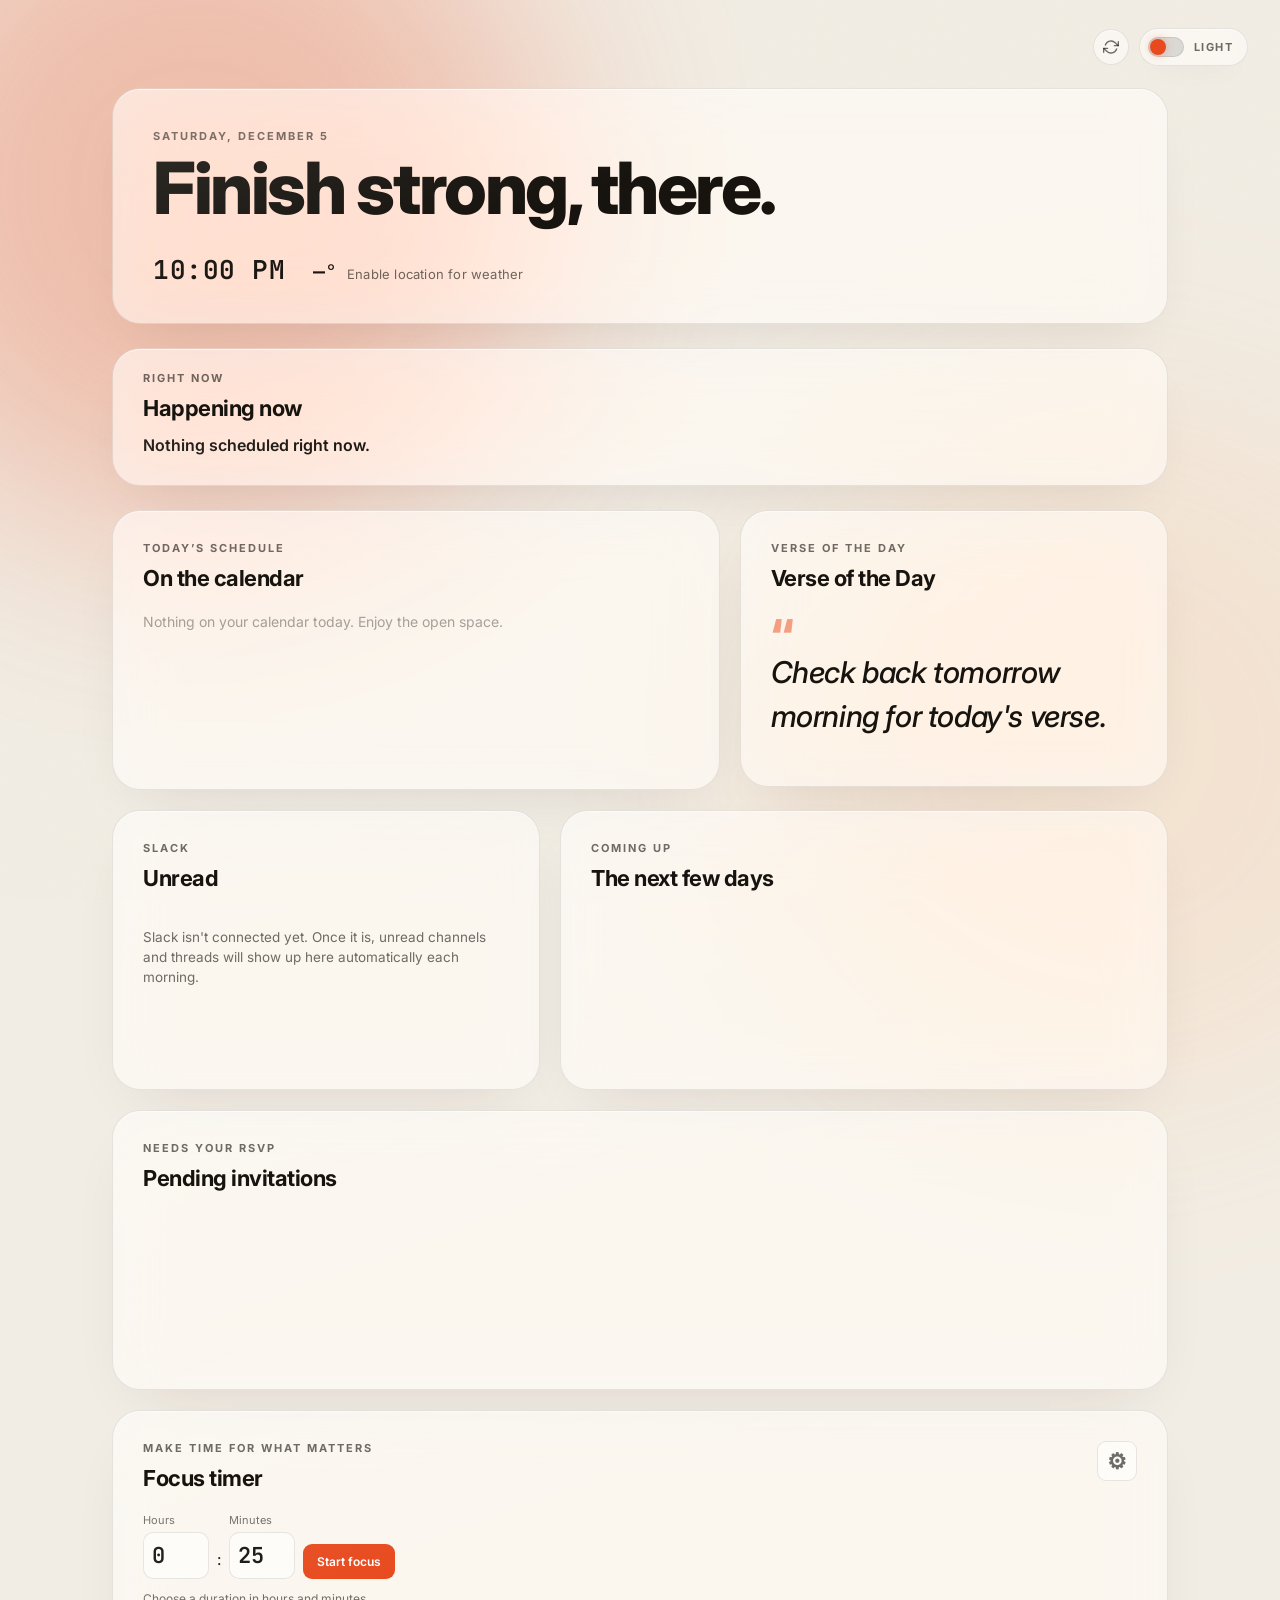
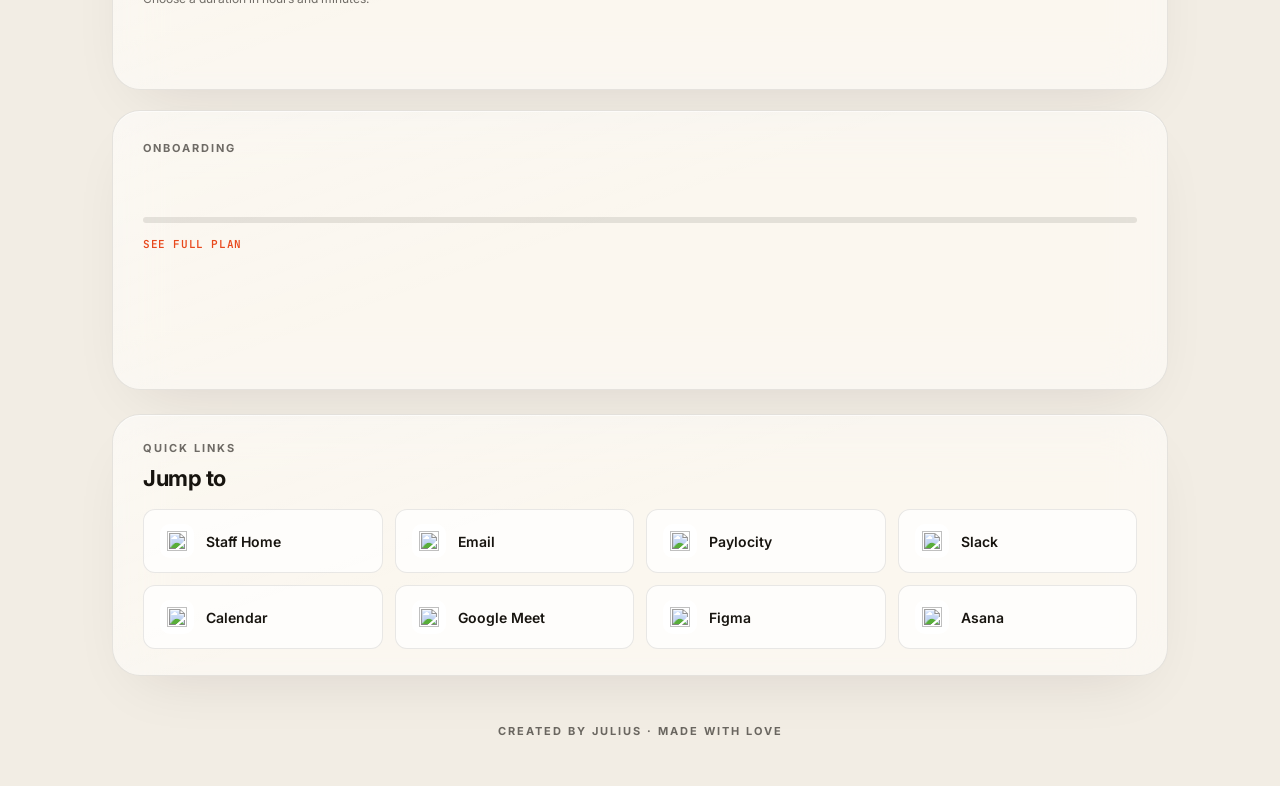
==== index.html @ 58ad9a2b "Release Today 0.3.0 with iPad companion and focused dashboard layouts" ====
<!DOCTYPE html>
<html lang="en">
<head>
<meta charset="UTF-8" />
<meta name="viewport" content="width=device-width, initial-scale=1.0" />
<title>Today</title>
<link rel="manifest" href="manifest.json" />
<link rel="icon" type="image/png" sizes="32x32" href="icons/icon-32.png" />
<link rel="icon" type="image/png" sizes="16x16" href="icons/icon-16.png" />
<link rel="apple-touch-icon" sizes="180x180" href="icons/icon-180.png" />
<meta name="theme-color" content="#f2ede4" />
<link rel="preconnect" href="https://fonts.googleapis.com" />
<link rel="preconnect" href="https://fonts.gstatic.com" crossorigin />
<link href="https://fonts.googleapis.com/css2?family=Inter:wght@400;500;600;700;800;900&family=JetBrains+Mono:wght@400;500;600;700&family=Caveat:wght@500;600;700&display=swap" rel="stylesheet" />
<link rel="stylesheet" href="styles.css?v=18" />
</head>
<body>

<div class="ambient-glow glow-1"></div>
<div class="ambient-glow glow-2"></div>
<div class="grain"></div>

<div class="sticky-notes" id="sticky-notes"></div>

<div class="top-controls">
  <span class="refresh-status" id="refresh-status" hidden></span>
  <button class="icon-btn refresh-btn" id="refresh-btn" type="button" aria-label="Refresh dashboard" title="Reloads now, and requests a live data update (ready within ~2 min)">
    <svg viewBox="0 0 24 24" fill="none" stroke="currentColor" stroke-width="2" stroke-linecap="round" stroke-linejoin="round" width="16" height="16">
      <polyline points="23 4 23 10 17 10"></polyline>
      <polyline points="1 20 1 14 7 14"></polyline>
      <path d="M3.51 9a9 9 0 0 1 14.85-3.36L23 10"></path>
      <path d="M20.49 15a9 9 0 0 1-14.85 3.36L1 14"></path>
    </svg>
  </button>
  <button class="theme-toggle" id="theme-toggle" type="button" aria-label="Toggle dark mode" aria-pressed="false">
    <span class="theme-toggle-track">
      <span class="theme-toggle-thumb"></span>
    </span>
    <span class="theme-toggle-label" id="theme-toggle-label">Light</span>
  </button>
</div>

<main class="page">

  <header class="hero glass-card">
    <div class="hero-top">
      <p class="eyebrow" id="eyebrow-date">LOADING &middot; TODAY</p>
    </div>
    <div class="hero-body">
      <div class="hero-left">
        <h1 class="greeting" id="greeting">Good morning,<br>Julius.</h1>
        <div class="hero-meta">
          <div class="clock" id="clock">--:--</div>
          <div class="weather" id="weather">
            <span class="weather-temp" id="weather-temp">&mdash;&deg;</span>
            <span class="weather-desc" id="weather-desc">Fetching weather&hellip;</span>
          </div>
        </div>
      </div>
      <div class="hero-rhythm" id="hero-rhythm" hidden>
        <p class="eyebrow" id="hero-rhythm-eyebrow">Today&rsquo;s Rhythm</p>
        <div class="hero-rhythm-list" id="hero-rhythm-list"></div>
        <button class="hero-week-link" id="hero-week-link" type="button" aria-haspopup="dialog" aria-controls="rhythm-week-dialog">See full week ↗</button>
      </div>
    </div>
  </header>

  <section class="glass-card happening-now" aria-labelledby="happening-now-title">
    <div class="panel-head">
      <p class="eyebrow">Right now</p>
      <h2 class="panel-title" id="happening-now-title">Happening now</h2>
    </div>
    <div id="happening-now-content"></div>
  </section>

  <section class="bento">

    <div class="glass-card bento-schedule">
      <div class="panel-head">
        <p class="eyebrow">Today&rsquo;s Schedule</p>
        <h2 class="panel-title">On the calendar</h2>
      </div>
      <div class="panel-body" id="schedule-list">
        <p class="empty-state">Loading events&hellip;</p>
      </div>
    </div>

    <div class="glass-card bento-verse">
      <div class="panel-head">
        <p class="eyebrow">Verse of the Day</p>
        <h2 class="panel-title" id="verse-reference">&nbsp;</h2>
      </div>
      <div class="panel-body verse-body">
        <p class="verse-mark">&ldquo;</p>
        <p class="verse-text" id="verse-text">Loading&hellip;</p>
        <p class="verse-version" id="verse-version"></p>
      </div>
    </div>


    <div class="glass-card bento-slack">
      <div class="panel-head">
        <p class="eyebrow">Slack</p>
        <h2 class="panel-title">Unread</h2>
      </div>
      <div class="panel-body" id="slack-list">
        <p class="empty-state">Loading messages&hellip;</p>
      </div>
    </div>

    <div class="glass-card bento-comingup" id="coming-up" hidden>
      <div class="panel-head">
        <p class="eyebrow">Coming Up</p>
        <h2 class="panel-title">The next few days</h2>
      </div>
      <div class="panel-body" id="coming-up-events"></div>
    </div>

    <div class="glass-card bento-invites" id="pending-invites" hidden>
      <div class="panel-head">
        <p class="eyebrow">Needs Your RSVP</p>
        <h2 class="panel-title">Pending invitations</h2>
      </div>
      <div class="panel-body" id="pending-invites-list"></div>
    </div>

    <section class="glass-card bento-workschedule bento-focus" id="focus-timer" aria-labelledby="focus-title">
      <div class="panel-head focus-header"><div><p class="eyebrow">Make time for what matters</p><h2 class="panel-title" id="focus-title">Focus timer</h2></div><button id="focus-settings" type="button" aria-label="Timer settings" title="Timer settings" aria-haspopup="dialog" aria-controls="focus-settings-dialog">⚙</button></div>
      <form id="focus-form" class="focus-form">
        <label>Hours<input id="focus-hours" type="number" min="0" max="23" step="1" value="0" required></label>
        <span aria-hidden="true">:</span>
        <label>Minutes<input id="focus-minutes" type="number" min="0" max="59" step="1" value="25" required></label>
        <button type="submit" class="focus-primary">Start focus</button>
      </form>
      <div id="focus-session" hidden>
        <div class="focus-digits" id="focus-digits" role="timer" aria-label="Time remaining">0:25<span class="focus-seconds">:00</span></div>
        <div class="focus-progress" id="focus-progress" role="progressbar" aria-label="Focus session elapsed" aria-valuemin="0" aria-valuemax="100"><span id="focus-progress-fill"></span></div>
        <div class="focus-actions"><button type="button" id="focus-pause">Pause</button><button type="button" id="focus-reset">Reset</button></div>
      </div>
      <p class="focus-status" id="focus-status" role="status"></p>
    </section>

    <div class="glass-card bento-plan">
      <div class="panel-head">
        <p class="eyebrow" id="plan-eyebrow">Onboarding</p>
        <h2 class="panel-title" id="plan-phase-title">&nbsp;</h2>
      </div>
      <div class="plan-progress">
        <div class="plan-progress-track">
          <div class="plan-progress-fill" id="plan-progress-fill"></div>
        </div>
        <div class="plan-phase-labels" id="plan-phase-labels"></div>
      </div>
      <details class="workschedule-full">
        <summary class="workschedule-full-toggle">See full plan</summary>
        <div class="workschedule-full-body" id="plan-full-body"></div>
      </details>
    </div>

  </section>

  <section class="glass-card quicklinks">
    <div class="panel-head">
      <p class="eyebrow">Quick Links</p>
      <h2 class="panel-title">Jump to</h2>
    </div>
    <div class="quicklinks-grid">
      <a class="quicklink" href="https://elevationchurch.okta.com/home/freshworks/0oa3uzgbj1xgqLZkn697/aln1g6mw8nrdrOIyB1d8" target="_blank" rel="noopener">
        <span class="quicklink-icon"><img src="https://www.google.com/s2/favicons?sz=64&domain=elevationchurch.freshservice.com" alt="" width="20" height="20" loading="lazy" referrerpolicy="no-referrer" /></span>
        <span class="quicklink-label">Staff Home</span>
      </a>
      <a class="quicklink" href="https://elevationchurch.okta.com/home/bookmark/0oa4y7j36fDeQyesD697/2557" target="_blank" rel="noopener">
        <span class="quicklink-icon"><img src="https://www.google.com/s2/favicons?sz=64&domain=mail.google.com" alt="" width="20" height="20" loading="lazy" referrerpolicy="no-referrer" /></span>
        <span class="quicklink-label">Email</span>
      </a>
      <a class="quicklink" href="https://elevationchurch.okta.com/home/paylocitywebpay/0oa3v2sn75XoqsChg697/2187" target="_blank" rel="noopener">
        <span class="quicklink-icon"><img src="https://www.google.com/s2/favicons?sz=64&domain=paylocity.com" alt="" width="20" height="20" loading="lazy" referrerpolicy="no-referrer" /></span>
        <span class="quicklink-label">Paylocity</span>
      </a>
      <a class="quicklink" href="https://elevationchurch.okta.com/home/slack/0oa3v32e7wzqCWk2K697/19411" target="_blank" rel="noopener">
        <span class="quicklink-icon"><img src="https://www.google.com/s2/favicons?sz=64&domain=slack.com" alt="" width="20" height="20" loading="lazy" referrerpolicy="no-referrer" /></span>
        <span class="quicklink-label">Slack</span>
      </a>
      <a class="quicklink" href="https://elevationchurch.okta.com/home/bookmark/0oa9f9ca1gLfuOs9q697/2557" target="_blank" rel="noopener">
        <span class="quicklink-icon"><img src="https://www.google.com/s2/favicons?sz=64&domain=calendar.google.com" alt="" width="20" height="20" loading="lazy" referrerpolicy="no-referrer" /></span>
        <span class="quicklink-label">Calendar</span>
      </a>
      <a class="quicklink" href="https://elevationchurch.okta.com/home/bookmark/0oa9f9kzivncqWDMJ697/2557" target="_blank" rel="noopener">
        <span class="quicklink-icon"><img src="https://www.google.com/s2/favicons?sz=64&domain=meet.google.com" alt="" width="20" height="20" loading="lazy" referrerpolicy="no-referrer" /></span>
        <span class="quicklink-label">Google Meet</span>
      </a>
      <a class="quicklink" href="https://elevationchurch.okta.com/home/bookmark/0oaxm1dfgw8Sp2A6s697/2557" target="_blank" rel="noopener">
        <span class="quicklink-icon"><img src="https://www.google.com/s2/favicons?sz=64&domain=figma.com" alt="" width="20" height="20" loading="lazy" referrerpolicy="no-referrer" /></span>
        <span class="quicklink-label">Figma</span>
      </a>
      <a class="quicklink" href="https://elevationchurch.okta.com/home/asana/0oaqcdhdntksPZ1Y7697/2577" target="_blank" rel="noopener">
        <span class="quicklink-icon"><img src="https://www.google.com/s2/favicons?sz=64&domain=asana.com" alt="" width="20" height="20" loading="lazy" referrerpolicy="no-referrer" /></span>
        <span class="quicklink-label">Asana</span>
      </a>
    </div>
  </section>

  <footer class="footer">
    <p class="eyebrow">Created by Julius &middot; Made with love</p>
  </footer>

</main>

<dialog class="rhythm-week-dialog" id="focus-settings-dialog" aria-labelledby="focus-settings-title">
  <div class="rhythm-week-header"><div><p class="eyebrow">Timer settings</p><h2 id="focus-settings-title">Only show</h2></div><button class="rhythm-week-close" id="focus-settings-close" type="button" aria-label="Close timer settings">×</button></div>
  <div class="rhythm-week-body"><p class="focus-settings-help">Choose what stays visible while your timer runs or is paused. The timer always stays visible. Your full dashboard returns when the session ends.</p><label class="focus-mail-option"><input type="checkbox" id="focus-tall-mail" checked> Tall Mail column</label><p class="focus-settings-help">On wide screens, keep Mail full height beside the timer and other selected sections.</p><div id="focus-section-options"></div><p class="focus-settings-help">Saved on this device. Sections without data may stay hidden.</p></div>
  <div class="focus-settings-footer"><button type="button" id="focus-show-all">Show all</button><button type="button" id="focus-settings-done">Done</button></div>
</dialog>
<dialog class="rhythm-week-dialog" id="rhythm-week-dialog" aria-labelledby="rhythm-week-title">
  <div class="rhythm-week-header">
    <div><p class="eyebrow">Your weekly rhythm</p><h2 id="rhythm-week-title">The full week</h2></div>
    <button class="rhythm-week-close" id="rhythm-week-close" type="button" aria-label="Close full week" autofocus>×</button>
  </div>
  <div class="rhythm-week-body" id="rhythm-week-body" tabindex="0" role="region" aria-label="Full weekly schedule"><div id="workschedule-full-body"></div></div>
</dialog>

<script src="data/dashboard.js?v=5"></script>
<script src="data/schedule.js?v=1"></script>
<script src="data/plan.js?v=1"></script>
<script src="app.js?v=26"></script>
</body>
</html>
---- styles.css ----
:root {
  --bg: #f2ede4;
  --glass-bg: rgba(255, 255, 255, 0.55);
  --glass-bg-strong: rgba(255, 255, 255, 0.7);
  --glass-border: rgba(21, 19, 15, 0.09);
  --glass-highlight: rgba(255, 255, 255, 0.6);
  --glass-shadow: rgba(30, 20, 10, 0.12);
  --ink: #17140f;
  --ink-soft: rgba(23, 20, 15, 0.62);
  --ink-faint: rgba(23, 20, 15, 0.38);
  --line: rgba(23, 20, 15, 0.1);
  --accent: #e8491d;
  --accent-2: #ffb37a;
  --accent-soft: rgba(232, 73, 29, 0.14);
  --accent-glow: rgba(232, 73, 29, 0.35);
  --sans: "Inter", "Helvetica Neue", Arial, sans-serif;
  --mono: "JetBrains Mono", "SF Mono", Menlo, monospace;
  --radius-lg: 28px;
  --radius-md: 20px;
  --radius-sm: 12px;
}

@media (prefers-color-scheme: dark) {
  :root:not([data-theme="light"]) {
    --bg: #0a0a0b;
    --glass-bg: rgba(255, 255, 255, 0.055);
    --glass-bg-strong: rgba(255, 255, 255, 0.09);
    --glass-border: rgba(255, 255, 255, 0.1);
    --glass-highlight: rgba(255, 255, 255, 0.16);
    --glass-shadow: rgba(0, 0, 0, 0.55);
    --ink: #f5f2ec;
    --ink-soft: rgba(245, 242, 236, 0.64);
    --ink-faint: rgba(245, 242, 236, 0.38);
    --line: rgba(245, 242, 236, 0.12);
    --accent: #ff7a45;
    --accent-2: #ffb37a;
    --accent-soft: rgba(255, 122, 69, 0.16);
    --accent-glow: rgba(255, 122, 69, 0.45);
  }
}

:root[data-theme="dark"] {
  --bg: #0a0a0b;
  --glass-bg: rgba(255, 255, 255, 0.055);
  --glass-bg-strong: rgba(255, 255, 255, 0.09);
  --glass-border: rgba(255, 255, 255, 0.1);
  --glass-highlight: rgba(255, 255, 255, 0.16);
  --glass-shadow: rgba(0, 0, 0, 0.55);
  --ink: #f5f2ec;
  --ink-soft: rgba(245, 242, 236, 0.64);
  --ink-faint: rgba(245, 242, 236, 0.38);
  --line: rgba(245, 242, 236, 0.12);
  --accent: #ff7a45;
  --accent-2: #ffb37a;
  --accent-soft: rgba(255, 122, 69, 0.16);
  --accent-glow: rgba(255, 122, 69, 0.45);
}

* { box-sizing: border-box; }

html, body {
  margin: 0;
  padding: 0;
  background: var(--bg);
  color: var(--ink);
  font-family: var(--sans);
  -webkit-font-smoothing: antialiased;
}

body {
  transition: background-color 0.3s ease, color 0.3s ease;
  min-height: 100vh;
  overflow-x: hidden;
}

/* Ambient background */

.ambient-glow {
  position: fixed;
  width: 55vw;
  height: 55vw;
  max-width: 700px;
  max-height: 700px;
  border-radius: 50%;
  filter: blur(110px);
  z-index: 0;
  pointer-events: none;
  transition: opacity 0.3s ease;
}

.glow-1 {
  top: -18%;
  left: -12%;
  background: var(--accent);
  opacity: 0.28;
}

.glow-2 {
  bottom: -22%;
  right: -14%;
  background: var(--accent-2);
  opacity: 0.16;
}

@media (prefers-color-scheme: dark) {
  :root:not([data-theme="light"]) .glow-1 { opacity: 0.22; }
}
:root[data-theme="dark"] .glow-1 { opacity: 0.22; }

.grain {
  position: fixed;
  inset: 0;
  pointer-events: none;
  opacity: 0.025;
  z-index: 1;
  background-image: url("data:image/svg+xml,%3Csvg xmlns='http://www.w3.org/2000/svg' width='120' height='120'%3E%3Cfilter id='n'%3E%3CfeTurbulence type='fractalNoise' baseFrequency='0.9' numOctaves='2' stitchTiles='stitch'/%3E%3C/filter%3E%3Crect width='100%25' height='100%25' filter='url(%23n)'/%3E%3C/svg%3E");
}

.page {
  position: relative;
  z-index: 2;
  max-width: 1120px;
  margin: 0 auto;
  padding: 88px 32px 48px;
}

.eyebrow {
  font-family: var(--sans);
  font-size: 11px;
  font-weight: 700;
  letter-spacing: 2px;
  text-transform: uppercase;
  color: var(--ink-soft);
  margin: 0 0 14px;
}

/* Glass card base */

.glass-card {
  position: relative;
  background: var(--glass-bg);
  border: 1px solid var(--glass-border);
  border-radius: var(--radius-lg);
  backdrop-filter: blur(28px) saturate(180%);
  -webkit-backdrop-filter: blur(28px) saturate(180%);
  box-shadow:
    inset 0 1px 0 var(--glass-highlight),
    0 24px 60px -28px var(--glass-shadow);
  overflow: hidden;
  transition: background-color 0.3s ease, border-color 0.3s ease, box-shadow 0.3s ease;
}

.glass-card::before {
  content: "";
  position: absolute;
  inset: 0;
  background: linear-gradient(160deg, rgba(255, 255, 255, 0.12), rgba(255, 255, 255, 0) 45%);
  pointer-events: none;
}

/* Hero */

.hero {
  padding: 40px 40px 36px;
  margin-bottom: 24px;
}

.hero-top {
  display: flex;
  align-items: center;
  justify-content: space-between;
  margin-bottom: 8px;
}

.hero-top .eyebrow {
  margin: 0;
}

.greeting {
  font-family: var(--sans);
  font-weight: 800;
  font-size: clamp(40px, 6.5vw, 72px);
  line-height: 1.02;
  letter-spacing: -2.5px;
  margin: 0 0 28px;
  color: var(--ink);
}

.hero-meta {
  display: flex;
  align-items: baseline;
  gap: 28px;
  flex-wrap: wrap;
}

.hero-body {
  display: flex;
  align-items: center;
  justify-content: space-between;
  gap: 32px;
}

.hero-left {
  flex: 1;
  min-width: 0;
}

.hero-rhythm {
  flex: 0 0 auto;
  max-width: 320px;
  padding-left: 32px;
  border-left: 1px solid var(--line);
}

.hero-rhythm .eyebrow {
  margin-bottom: 12px;
}

.hero-rhythm-list {
  display: flex;
  flex-direction: column;
  gap: 10px;
}

.hero-week-link {
  display: block; margin: 18px 0 0 auto; padding: 4px 0;
  border: 0; background: none; color: var(--accent); cursor: pointer;
  font-family: var(--mono); font-size: 11px; letter-spacing: .6px; text-transform: uppercase;
}
.hero-week-link:hover { text-decoration: underline; }
.hero-week-link:focus-visible, .rhythm-week-close:focus-visible { outline: 2px solid var(--accent); outline-offset: 4px; }
.rhythm-week-dialog {
  width: min(660px, calc(100vw - 32px)); max-height: min(80vh, 760px);
  margin: auto; padding: 0; border: 1px solid var(--glass-border); border-radius: 24px;
  background: var(--bg); color: var(--ink); box-shadow: 0 24px 90px #0006; overflow: hidden;
}
.rhythm-week-dialog[open] { display: flex; flex-direction: column; }
.rhythm-week-dialog::backdrop { background: #0008; backdrop-filter: blur(6px); }
.rhythm-week-header { display: flex; align-items: flex-start; justify-content: space-between; gap: 20px; padding: 26px 28px 20px; border-bottom: 1px solid var(--line); flex-shrink: 0; }
.rhythm-week-header .eyebrow { margin-bottom: 8px; }
.rhythm-week-header h2 { font-size: 28px; letter-spacing: -.8px; margin: 0; }
.rhythm-week-close { border: 0; border-radius: 50%; width: 36px; height: 36px; flex-shrink: 0; background: var(--glass-bg); color: var(--ink); font-size: 26px; cursor: pointer; }
.rhythm-week-body { padding: 8px 28px 24px; overflow-y: auto; min-height: 0; overscroll-behavior: contain; }
body:has(.rhythm-week-dialog[open]) { overflow: hidden; }

.hero-rhythm-item {
  display: flex;
  align-items: baseline;
  gap: 12px;
}

.hero-rhythm-time {
  flex: 0 0 auto;
  font-family: var(--mono);
  font-size: 10.5px;
  font-weight: 600;
  letter-spacing: 0.3px;
  text-transform: uppercase;
  color: var(--ink-faint);
  white-space: nowrap;
  font-variant-numeric: tabular-nums;
}

.hero-rhythm-title {
  font-size: 13.5px;
  font-weight: 600;
  color: var(--ink);
  line-height: 1.35;
}

.hero-rhythm-item-solo .hero-rhythm-title {
  font-weight: 500;
  color: var(--ink-soft);
  line-height: 1.5;
}

@media (max-width: 700px) {
  .hero-body {
    flex-direction: column;
    align-items: stretch;
  }
  .hero-rhythm {
    max-width: none;
    padding-left: 0;
    padding-top: 20px;
    border-left: none;
    border-top: 1px solid var(--line);
  }
}

.clock {
  font-family: var(--mono);
  font-weight: 600;
  font-size: 26px;
  letter-spacing: 0.5px;
  color: var(--ink);
  font-variant-numeric: tabular-nums;
}

.weather {
  display: flex;
  align-items: baseline;
  gap: 10px;
  font-family: var(--sans);
  color: var(--ink-soft);
}

.weather-temp {
  font-family: var(--mono);
  font-weight: 600;
  font-size: 20px;
  color: var(--ink);
}

.weather-desc {
  font-size: 13px;
  letter-spacing: 0.2px;
}

/* Quick links */

.quicklinks {
  padding: 26px 30px;
  margin-bottom: 24px;
}

.quicklinks .panel-head {
  margin-bottom: 18px;
}

.quicklinks-grid {
  display: grid;
  grid-template-columns: repeat(4, 1fr);
  gap: 12px;
  position: relative;
  z-index: 1;
}

.quicklink {
  display: flex;
  align-items: center;
  gap: 12px;
  padding: 14px 16px;
  border-radius: var(--radius-sm);
  background: var(--glass-bg-strong);
  border: 1px solid var(--glass-border);
  text-decoration: none;
  color: var(--ink);
  transition: background-color 0.2s ease, transform 0.2s ease, border-color 0.2s ease;
}

.quicklink:hover {
  background: var(--accent-soft);
  border-color: rgba(232, 73, 29, 0.25);
  transform: translateY(-1px);
}

.quicklink-icon {
  flex-shrink: 0;
  width: 34px;
  height: 34px;
  border-radius: 10px;
  display: flex;
  align-items: center;
  justify-content: center;
  background: rgba(255, 255, 255, 0.92);
}

.quicklink-icon img {
  display: block;
  width: 20px;
  height: 20px;
  object-fit: contain;
}

.quicklink-label {
  font-size: 14px;
  font-weight: 600;
  color: var(--ink);
}

@media (max-width: 860px) {
  .quicklinks-grid {
    grid-template-columns: repeat(2, 1fr);
  }
}

@media (max-width: 520px) {
  .quicklinks {
    padding: 20px 22px;
  }
}

/* Bento grid */

.bento {
  display: grid;
  grid-template-columns: repeat(12, 1fr);
  gap: 20px;
  margin-bottom: 24px;
}

.bento-schedule { grid-column: span 7; }
.bento-slack { grid-column: span 5; }
.bento-verse { grid-column: span 5; }
.bento-comingup { grid-column: span 7; }
.bento-invites { grid-column: span 12; }
.bento-workschedule { grid-column: span 12; }
.bento-plan { grid-column: span 12; }

.glass-card.bento-schedule,
.glass-card.bento-slack,
.glass-card.bento-verse,
.glass-card.bento-comingup,
.glass-card.bento-invites,
.glass-card.bento-workschedule,
.glass-card.bento-plan {
  padding: 30px 30px;
  min-height: 280px;
  display: flex;
  flex-direction: column;
}

.bento-workschedule,
.bento-plan,
.bento-invites {
  min-height: unset;
}

.bento-comingup {
  min-height: unset;
}

.upcoming-day-group {
  position: relative;
  isolation: isolate;
  padding: 16px;
  border-radius: var(--radius-md);
  border: 1px solid var(--line);
}

.upcoming-day-group::before {
  content: "";
  position: absolute;
  inset: 0;
  z-index: -1;
  border-radius: inherit;
  background: linear-gradient(135deg, var(--accent-glow), var(--accent-soft) 48%, transparent 100%);
  opacity: calc(var(--day-glow, 0) * 0.7);
  pointer-events: none;
}

.upcoming-day-group + .upcoming-day-group {
  margin-top: 12px;
}

.upcoming-day-date {
  font-family: var(--mono);
  font-size: 11px;
  font-weight: 600;
  letter-spacing: 0.6px;
  text-transform: uppercase;
  color: var(--accent);
  margin: 0 0 8px;
}

.invite-date {
  font-family: var(--mono);
  font-size: 11px;
  font-weight: 600;
  letter-spacing: 0.4px;
  text-transform: uppercase;
  color: var(--ink-soft);
  padding-top: 3px;
  font-variant-numeric: tabular-nums;
  white-space: nowrap;
}

.panel-head {
  margin-bottom: 22px;
  position: relative;
  z-index: 1;
}

.panel-head .eyebrow {
  margin-bottom: 10px;
}

.panel-title {
  font-family: var(--sans);
  font-weight: 700;
  font-size: 22px;
  letter-spacing: -0.5px;
  margin: 0;
  color: var(--ink);
}

.panel-body {
  flex: 1;
  display: flex;
  flex-direction: column;
  gap: 16px;
  position: relative;
  z-index: 1;
}

.empty-state {
  font-size: 14px;
  color: var(--ink-faint);
  margin: 0;
}

/* Schedule */

.event {
  border-bottom: 1px solid var(--line);
}

.event:last-child {
  border-bottom: none;
}

.event-summary {
  display: grid;
  grid-template-columns: 78px 1fr 16px;
  gap: 14px;
  align-items: start;
  padding: 12px 0;
  cursor: pointer;
  list-style: none;
}

.event-summary::-webkit-details-marker {
  display: none;
}

.event-summary-static {
  cursor: default;
  grid-template-columns: 78px 1fr;
}

.invite-row .event-summary {
  grid-template-columns: 128px 1fr 16px;
}

.invite-row .event-summary-static {
  grid-template-columns: 128px 1fr;
}

.invite-row .event-details {
  padding-left: 142px;
}

@media (max-width: 520px) {
  .invite-row .event-summary,
  .invite-row .event-summary-static {
    grid-template-columns: 1fr;
    gap: 4px;
  }
  .invite-row .event-details {
    padding-left: 0;
  }
}

.event:first-child .event-summary {
  padding-top: 0;
}

.event:last-child .event-summary {
  padding-bottom: 0;
}

.event[open] .event-summary {
  padding-bottom: 8px;
}

.event-time {
  font-family: var(--mono);
  font-size: 11px;
  font-weight: 600;
  letter-spacing: 0.4px;
  text-transform: uppercase;
  color: var(--ink-soft);
  padding-top: 3px;
  font-variant-numeric: tabular-nums;
}

.event-title {
  font-size: 15.5px;
  font-weight: 600;
  color: var(--ink);
  margin: 0 0 4px;
}

.event-location {
  font-size: 12.5px;
  color: var(--ink-faint);
}

.event-chevron {
  width: 8px;
  height: 8px;
  margin-top: 6px;
  border-right: 1.5px solid var(--ink-faint);
  border-bottom: 1.5px solid var(--ink-faint);
  transform: rotate(45deg);
  transition: transform 0.2s ease;
}

.event[open] .event-chevron {
  transform: rotate(-135deg);
}

.event-now {
  position: relative;
  padding-left: 12px;
  margin-left: -12px;
}

.event-now::before {
  content: "";
  position: absolute;
  left: -12px;
  top: 16px;
  bottom: 16px;
  width: 2px;
  border-radius: 2px;
  background: var(--accent);
  box-shadow: 0 0 10px var(--accent-glow);
}

.event-now .event-time,
.event-now .event-title {
  color: var(--accent);
}

.event-tag {
  display: inline-block;
  font-family: var(--mono);
  font-size: 9.5px;
  font-weight: 600;
  letter-spacing: 1px;
  text-transform: uppercase;
  color: var(--accent);
  background: var(--accent-soft);
  border-radius: 6px;
  padding: 2px 6px;
  margin-left: 8px;
  vertical-align: middle;
}

/* Event expanded details */

.event-details {
  padding: 0 0 18px 92px;
  display: flex;
  flex-direction: column;
  gap: 14px;
}

.event-detail-block {
  display: flex;
  flex-direction: column;
  gap: 4px;
}

.event-detail-label {
  margin: 0;
  font-family: var(--mono);
  font-size: 10px;
  font-weight: 600;
  letter-spacing: 1px;
  text-transform: uppercase;
  color: var(--ink-faint);
}

.event-detail-value {
  margin: 0;
  font-size: 13.5px;
  color: var(--ink-soft);
}

.event-description {
  margin: 0;
  font-size: 13.5px;
  line-height: 1.55;
  color: var(--ink-soft);
}

.attendee-list {
  list-style: none;
  margin: 2px 0 0;
  padding: 0;
  display: flex;
  flex-direction: column;
  gap: 6px;
}

.attendee {
  display: flex;
  align-items: center;
  gap: 8px;
  font-size: 13px;
  color: var(--ink-soft);
}

.attendee-dot {
  width: 6px;
  height: 6px;
  border-radius: 50%;
  flex-shrink: 0;
  background: var(--ink-faint);
}

.attendee-dot.is-accepted { background: var(--accent); }
.attendee-dot.is-declined { background: var(--ink-faint); opacity: 0.5; }
.attendee-dot.is-tentative { background: transparent; border: 1.5px solid var(--accent); }
.attendee-dot.is-pending { background: var(--ink-faint); }

.attendee-more {
  margin: 2px 0 0;
  font-size: 12px;
  color: var(--ink-faint);
}

.event-links {
  display: flex;
  gap: 16px;
  flex-wrap: wrap;
}

.event-link {
  font-family: var(--mono);
  font-size: 12px;
  font-weight: 600;
  color: var(--accent);
  text-decoration: none;
}

.event-link:hover {
  text-decoration: underline;
}

.event-link-subtle {
  color: var(--ink-soft);
}

@media (max-width: 520px) {
  .event-details {
    padding-left: 0;
  }
}

/* Slack */

.slack-item, .slack-item:visited, .slack-item * {
  color: inherit;
  text-decoration: none;
}

.slack-item {
  display: block;
  padding-bottom: 14px;
  border-bottom: 1px solid var(--line);
  transition: opacity 0.3s ease, transform 0.3s ease;
}

.slack-item:last-child {
  border-bottom: none;
  padding-bottom: 0;
}

a.slack-item {
  cursor: pointer;
  margin: 0 -8px;
  padding: 0 8px 14px;
  border-radius: 8px;
}

a.slack-item:hover {
  background: var(--glass-bg-strong);
}

.slack-item.is-dismissing {
  opacity: 0;
  transform: translateX(8px);
}

.slack-item-head {
  display: flex;
  justify-content: space-between;
  align-items: baseline;
  margin-bottom: 4px;
}

.slack-channel {
  font-size: 13.5px;
  font-weight: 600;
  color: var(--ink);
}

.slack-count {
  font-family: var(--mono);
  font-size: 11px;
  color: var(--accent);
  font-weight: 600;
}

.slack-preview {
  font-size: 13.5px;
  color: var(--ink-soft);
  line-height: 1.45;
  display: -webkit-box;
  -webkit-line-clamp: 2;
  -webkit-box-orient: vertical;
  overflow: hidden;
}

.slack-connect-cta {
  font-size: 13.5px;
  color: var(--ink-soft);
  line-height: 1.5;
}

/* Verse of the day */

.verse-body {
  justify-content: center;
  align-items: flex-start;
}

.verse-mark {
  font-family: var(--sans);
  font-weight: 800;
  font-size: 42px;
  line-height: 1;
  color: var(--accent);
  opacity: 0.5;
  margin: 0 0 4px;
}

.verse-text {
  font-size: 17px;
  line-height: 1.55;
  color: var(--ink);
  font-style: italic;
  margin: 0 0 14px;
}

.verse-version {
  font-family: var(--mono);
  font-size: 11px;
  letter-spacing: 0.5px;
  color: var(--ink-faint);
  text-transform: uppercase;
}

/* Work schedule */

.workschedule-full {
  margin-top: 4px;
  position: relative;
  z-index: 1;
}

.workschedule-full-toggle {
  cursor: pointer;
  list-style: none;
  font-family: var(--mono);
  font-size: 11px;
  font-weight: 600;
  letter-spacing: 0.6px;
  text-transform: uppercase;
  color: var(--accent);
}

.workschedule-full-toggle::-webkit-details-marker {
  display: none;
}

.workschedule-full-body {
  margin-top: 8px;
  display: flex;
  flex-direction: column;
}

.wsched-day {
  padding: 20px 0;
  border-top: 1px solid var(--line);
}

.wsched-day:first-child {
  padding-top: 16px;
}

.wsched-day-name {
  margin: 0 0 4px;
  font-family: var(--mono);
  font-size: 12px;
  font-weight: 700;
  letter-spacing: 1.4px;
  text-transform: uppercase;
  color: var(--accent);
}

.wsched-day-items {
  display: flex;
  flex-direction: column;
}

.wsched-day-items .empty-state {
  padding-top: 10px;
}

.wsched-item {
  display: grid;
  grid-template-columns: 128px 1fr;
  gap: 16px;
  align-items: baseline;
  padding: 12px 0;
  border-bottom: 1px solid var(--line);
}

.wsched-item:last-child {
  border-bottom: none;
  padding-bottom: 0;
}

.wsched-item:first-child {
  padding-top: 10px;
}

.wsched-time {
  font-family: var(--mono);
  font-size: 11px;
  font-weight: 600;
  letter-spacing: 0.3px;
  text-transform: uppercase;
  color: var(--ink-soft);
  font-variant-numeric: tabular-nums;
}

.wsched-title {
  font-size: 15.5px;
  font-weight: 600;
  color: var(--ink);
  margin: 0 0 4px;
}

.wsched-note {
  font-size: 13.5px;
  line-height: 1.5;
  color: var(--ink-soft);
  margin: 0;
}

@media (max-width: 620px) {
  .wsched-item {
    grid-template-columns: 1fr;
    gap: 4px;
  }
}

.workschedule-notes {
  border-top: 1px solid var(--line);
  margin-top: 4px;
  padding-top: 16px;
  display: flex;
  flex-direction: column;
  gap: 6px;
}

.workschedule-notes p {
  margin: 0;
  font-size: 12.5px;
  color: var(--ink-faint);
  line-height: 1.5;
}

/* Onboarding plan */

.plan-progress {
  margin-top: 4px;
  position: relative;
  z-index: 1;
}

.plan-progress-track {
  position: relative;
  height: 6px;
  border-radius: 999px;
  background: var(--line);
  overflow: hidden;
}

.plan-progress-fill {
  position: absolute;
  inset: 0 auto 0 0;
  width: 0%;
  border-radius: 999px;
  background: linear-gradient(90deg, var(--accent), var(--accent-2));
  transition: width 0.4s ease;
}

.plan-phase-labels {
  display: flex;
  justify-content: space-between;
  margin-top: 10px;
}

.plan-phase-label {
  font-family: var(--mono);
  font-size: 11px;
  font-weight: 600;
  letter-spacing: 0.3px;
  color: var(--ink-faint);
}

.plan-phase-label.is-done {
  color: var(--ink-soft);
}

.plan-phase-label.is-active {
  color: var(--accent);
}

.plan-phase-block {
  padding: 20px 0;
  border-top: 1px solid var(--line);
}

.plan-phase-block:first-child {
  padding-top: 16px;
  border-top: none;
}

.plan-phase-block.is-current {
  background: var(--accent-soft);
  border-radius: var(--radius-sm);
  margin: 0 -16px;
  padding: 20px 16px;
}

.plan-current-tag {
  display: inline-block;
  font-family: var(--mono);
  font-size: 9.5px;
  font-weight: 600;
  letter-spacing: 1px;
  text-transform: uppercase;
  color: var(--accent);
  background: var(--accent-soft);
  border-radius: 6px;
  padding: 2px 6px;
  margin-left: 8px;
  vertical-align: middle;
}

.plan-phase-block.is-current .plan-current-tag {
  background: var(--glass-bg-strong);
}

.plan-items {
  margin: 10px 0 0;
  padding-left: 18px;
  display: flex;
  flex-direction: column;
  gap: 8px;
}

.plan-items li {
  font-size: 13.5px;
  line-height: 1.5;
  color: var(--ink-soft);
}

.plan-items li::marker {
  color: var(--accent);
}

.plan-team-list {
  margin: 10px 0 0;
  padding-left: 18px;
  display: flex;
  flex-direction: column;
  gap: 6px;
}

.plan-team-list li {
  font-size: 13px;
  line-height: 1.5;
  color: var(--ink-faint);
}

.plan-team-list li::marker {
  color: var(--ink-faint);
}

@media (max-width: 520px) {
  .plan-phase-labels {
    flex-direction: column;
    gap: 4px;
  }
}

/* Coming up */

.coming-up-events {
  font-size: 14px;
  color: var(--ink-soft);
  margin: 0;
  position: relative;
  z-index: 1;
}

/* Top controls */

.top-controls {
  position: fixed;
  top: 28px;
  right: 32px;
  z-index: 10;
  display: flex;
  align-items: center;
  gap: 10px;
}

.refresh-status {
  font-family: var(--mono);
  font-size: 11px;
  font-weight: 600;
  letter-spacing: 0.4px;
  text-transform: uppercase;
  color: var(--ink-soft);
}

.icon-btn {
  display: flex;
  align-items: center;
  justify-content: center;
  width: 36px;
  height: 36px;
  background: var(--glass-bg);
  border: 1px solid var(--glass-border);
  backdrop-filter: blur(20px) saturate(180%);
  -webkit-backdrop-filter: blur(20px) saturate(180%);
  border-radius: 999px;
  cursor: pointer;
  color: var(--ink-soft);
  box-shadow: inset 0 1px 0 var(--glass-highlight), 0 12px 30px -16px var(--glass-shadow);
  transition: color 0.2s ease;
}

.icon-btn:hover {
  color: var(--accent);
}

.refresh-btn svg {
  transition: transform 0.2s ease;
}

.refresh-btn.is-spinning svg {
  animation: refresh-spin 0.6s linear;
}

@keyframes refresh-spin {
  to { transform: rotate(360deg); }
}

/* Theme toggle */

.theme-toggle {
  display: flex;
  align-items: center;
  gap: 10px;
  background: var(--glass-bg);
  border: 1px solid var(--glass-border);
  backdrop-filter: blur(20px) saturate(180%);
  -webkit-backdrop-filter: blur(20px) saturate(180%);
  border-radius: 999px;
  padding: 8px 14px 8px 8px;
  cursor: pointer;
  font-family: var(--sans);
  box-shadow: inset 0 1px 0 var(--glass-highlight), 0 12px 30px -16px var(--glass-shadow);
}

.theme-toggle-label {
  font-size: 11px;
  font-weight: 700;
  letter-spacing: 1.4px;
  text-transform: uppercase;
  color: var(--ink-soft);
}

.theme-toggle-track {
  position: relative;
  width: 36px;
  height: 20px;
  border-radius: 999px;
  background: rgba(128, 128, 128, 0.25);
  border: 1px solid var(--glass-border);
}

.theme-toggle-thumb {
  position: absolute;
  top: 1px;
  left: 1px;
  width: 16px;
  height: 16px;
  border-radius: 50%;
  background: var(--accent);
  box-shadow: 0 0 8px var(--accent-glow);
  transition: transform 0.25s ease;
}

.theme-toggle[aria-pressed="true"] .theme-toggle-thumb {
  transform: translateX(16px);
}

@media (max-width: 520px) {
  .top-controls {
    top: 16px;
    right: 16px;
  }
  .refresh-status {
    display: none;
  }
  .theme-toggle-label {
    display: none;
  }
}

/* Footer */

.footer {
  text-align: center;
  padding-top: 24px;
}

.footer .eyebrow {
  margin: 0;
}

/* Responsive */

@media (max-width: 860px) {
  .bento-schedule,
  .bento-slack,
  .bento-verse,
  .bento-comingup {
    grid-column: span 12;
  }
}

@media (max-width: 520px) {
  .page {
    padding: 76px 18px 32px;
  }
  .hero {
    padding: 28px 24px 28px;
  }
  .hero-meta {
    gap: 18px;
  }
  .glass-card.bento-schedule,
  .glass-card.bento-slack,
  .glass-card.bento-verse,
  .glass-card.bento-comingup {
    padding: 24px 22px;
  }
}

/* Sticky note */

.sticky-note {
  position: fixed;
  z-index: 40;
  width: 190px;
  padding: 22px 18px 18px;
  background: linear-gradient(165deg, #fff3a8, #ffe985);
  color: #4a3f1a;
  font-family: "Caveat", cursive;
  font-size: 21px;
  line-height: 1.35;
  box-shadow: 3px 6px 16px rgba(0, 0, 0, 0.28), 0 1px 0 rgba(255, 255, 255, 0.4) inset;
  animation: sticky-in 0.5s ease-out;
}

.sticky-note::before {
  content: "";
  position: absolute;
  top: -9px;
  left: 50%;
  transform: translateX(-50%) rotate(-4deg);
  width: 34px;
  height: 16px;
  background: rgba(255, 255, 255, 0.55);
  border: 1px solid rgba(0, 0, 0, 0.05);
}

.sticky-note-text {
  margin: 0 0 10px;
}

.sticky-note-from {
  margin: 0;
  font-size: 15px;
  opacity: 0.65;
  text-align: right;
}

.sticky-note-dismiss {
  position: absolute;
  top: 4px;
  right: 8px;
  border: none;
  background: none;
  font-family: var(--sans);
  font-size: 15px;
  line-height: 1;
  color: rgba(74, 63, 26, 0.4);
  cursor: pointer;
  padding: 4px;
}

.sticky-note-dismiss:hover {
  color: rgba(74, 63, 26, 0.85);
}

@keyframes sticky-in {
  from { opacity: 0; transform: translateY(-10px) rotate(0deg) scale(0.92); }
}

.sticky-pos-0 { top: 78px; left: 26px; transform: rotate(-5deg); }
.sticky-pos-1 { top: 90px; right: 40px; transform: rotate(4deg); }
.sticky-pos-2 { bottom: 32px; right: 36px; transform: rotate(-3deg); }
.sticky-pos-3 { bottom: 40px; left: 40px; transform: rotate(3deg); }
.sticky-pos-4 { top: 46vh; right: 24px; transform: rotate(5deg); }

@media (max-width: 700px) {
  /* Multiple simultaneous notes would otherwise all land on the exact same
     fixed spot on narrow screens. Let the container stack them in normal
     flow instead, so any number of notes space out regardless of length. */
  .sticky-notes {
    position: fixed;
    left: 16px;
    right: 16px;
    bottom: 16px;
    z-index: 40;
    display: flex;
    flex-direction: column-reverse;
    gap: 10px;
  }
  .sticky-pos-0, .sticky-pos-1, .sticky-pos-2, .sticky-pos-3, .sticky-pos-4 {
    position: static;
    width: auto;
    transform: rotate(-2deg);
  }
}

/* Current calendar events, updated by the dashboard clock. */
.happening-now { padding: 22px 30px; margin-bottom: 24px; }
.happening-now .panel-head { margin-bottom: 14px; padding-right: calc(25% + 20px); }
.now-event + .now-event { border-top: 1px solid var(--line); margin-top: 18px; padding-top: 18px; }
.now-event-top { display: flex; align-items: center; justify-content: space-between; gap: 20px; }
.now-event-info { min-width: 0; }
.now-actions { margin-top: 12px; }
.now-actions .now-join { display: inline-block; }
.now-countdown { flex: 0 0 clamp(150px, 25%, 290px); text-align: center; display: flex; flex-direction: column; align-items: center; gap: 6px; }
.now-event:first-child .now-countdown { margin-top: -64px; }
.now-countdown-label, .now-countdown-unit { font-family: var(--sans); color: var(--ink-soft); font-size: 11px; font-weight: 700; letter-spacing: 2px; text-transform: uppercase; line-height: 1.3; }
.now-countdown-number { font-family: var(--sans); font-size: clamp(80px, 10vw, 112px); line-height: .9; font-weight: 800; letter-spacing: -.065em; font-variant-numeric: tabular-nums; color: var(--ink); padding-right: .065em; }
.now-live { color: var(--accent); font-size: 11px; font-weight: 700; letter-spacing: .05em; margin: 0 0 8px; }
.now-live span { margin-right: 5px; }
.now-event h3 { font-size: 19px; line-height: 1.35; margin: 0 0 7px; overflow-wrap: anywhere; }
.now-meta, .now-next { color: var(--ink-soft); font-size: 12px; line-height: 1.5; margin: 0; overflow-wrap: anywhere; }
.now-empty { font-size: 16px; font-weight: 600; margin: 0 0 8px; }
.now-join { color: var(--accent); background: var(--accent-soft); border: 1px solid var(--accent-glow); border-radius: 999px; padding: 10px 16px; font-size: 12px; font-weight: 600; text-decoration: none; white-space: nowrap; }
.now-join:hover { background: var(--glass-bg-strong); }
.now-join:focus-visible { outline: 2px solid var(--accent); outline-offset: 4px; }
.now-progress { height: 3px; background: var(--line); border-radius: 3px; overflow: hidden; margin-top: 15px; }
.now-progress span { display: block; height: 100%; background: var(--accent); border-radius: inherit; }
@media (max-width: 600px) {
  .happening-now { padding: 22px; }
  .now-event-top { gap: 16px; }
  .now-countdown { flex-basis: 100px; }
  .happening-now .panel-head { padding-right: 116px; }
  .now-countdown-number { font-size: 76px; }
  .now-countdown-label, .now-countdown-unit { font-size: 10px; letter-spacing: 1.5px; }
}

.invite-mail-row + .invite-mail-row { border-top: 1px solid var(--line); padding-top: 16px; }
.invite-mail-row h3 { margin: 0 0 5px; font-size: 15px; overflow-wrap: anywhere; }
.invite-mail-meta { color: var(--ink-soft); font-size: 12px; margin: 6px 0; line-height: 1.5; }
.invite-mail-action { border: 0; background: none; color: var(--accent); font: inherit; font-size: 12px; padding: 5px 0; cursor: pointer; }
.invite-mail-match { display: block; border: 1px solid var(--line); background: var(--glass-bg); color: var(--ink); font: inherit; font-size: 12px; line-height: 1.5; width: 100%; text-align: left; padding: 10px 12px; margin-top: 6px; border-radius: 8px; cursor: pointer; overflow-wrap: anywhere; }
.invite-mail-action:disabled, .invite-mail-match:disabled { opacity: .5; cursor: default; }
.invite-mail-action:focus-visible, .invite-mail-match:focus-visible { outline: 2px solid var(--accent); outline-offset: 3px; }

.mail-thread { border-bottom: 1px solid var(--line); padding-bottom: 10px; }
.mail-thread > .mail-item { border-bottom: 0; }
.mail-thread-toggle { color: var(--accent); font-family: var(--sans); font-size: 11px; cursor: pointer; padding: 4px 0; }
.mail-thread details > .mail-item { padding-left: 12px; border-left: 2px solid var(--line); }
.mail-thread-toggle:focus-visible { outline: 2px solid var(--accent); outline-offset: 3px; }

.asana-task { display: block; margin: 0; padding: 8px 0; border-bottom: 1px solid var(--line); color: var(--ink); text-decoration: none; font-size: 13px; line-height: 1.4; overflow-wrap: anywhere; }
a.asana-task:hover { color: var(--accent); }

/* Keep a short verse beside long lists readable without stretching its body. */
.glass-card.bento-verse { align-self: start; min-height: 0; }
.bento-verse .verse-body { flex: 0 0 auto; justify-content: flex-start; gap: 8px; }
.bento-verse .verse-mark { font-size: 48px; height: 30px; margin: 0; }
.bento-verse .verse-text { font-size: clamp(22px, 2.4vw, 30px); line-height: 1.45; font-weight: 500; letter-spacing: -.4px; margin: 0; }
.bento-verse .verse-version { margin: 10px 0 0; }

.schedule-event { border-bottom: 1px solid var(--line); padding: 10px 0; }
.schedule-event > .event { border-bottom: 0; }
.schedule-event-ended { opacity: .18; transition: opacity .2s ease; }
.schedule-event-ended:hover { opacity: .65; }
.schedule-event-ended:focus-within, .schedule-event-ended:has(details[open]) { opacity: 1; }

.schedule-asana {
  margin: 24px 0;
  padding: 20px;
  border: 1px solid var(--line);
  border-radius: 16px;
  background: color-mix(in srgb, var(--accent) 5%, transparent);
}
.schedule-asana:first-child { margin-top: 0; }
.schedule-asana:last-child { margin-bottom: 0; }
.schedule-asana .upcoming-day-date { margin: 0 0 14px; }
.schedule-asana .asana-task { padding: 12px 0; }
.schedule-asana .asana-task:last-child { border-bottom: 0; padding-bottom: 0; }
.schedule-event:has(+ .schedule-asana) { border-bottom: 0; }

/* Give approaching meetings the visual priority while their countdown is live. */
.happening-now.has-countdown {
  padding: 32px 38px;
  border-color: color-mix(in srgb, var(--accent) 38%, var(--line));
  background: radial-gradient(ellipse at right center, color-mix(in srgb, var(--accent) 16%, transparent), transparent 75%), var(--glass-bg);
}
.has-countdown .panel-head { padding-right: 0; margin-bottom: 22px; }
.has-countdown .now-event-top { gap: 32px; }
.has-countdown .now-event-soon .now-countdown { flex-basis: 40%; margin-top: 0; gap: 12px; }
.has-countdown .now-event-soon .now-countdown-number { font-size: clamp(150px, 22vw, 240px); }
.has-countdown .now-event-soon h3 { font-size: clamp(24px, 3vw, 32px); }
.has-countdown .now-countdown-label, .has-countdown .now-countdown-unit { font-size: 13px; }
@media (max-width: 520px) {
  .happening-now.has-countdown { padding: 24px; }
  .has-countdown .now-event-soon .now-event-top { flex-direction: column-reverse; align-items: stretch; gap: 24px; }
  .has-countdown .now-event-soon .now-countdown { flex-basis: auto; }
}

/* Focus timer: duration entry stays compact; a live session takes priority. */
.focus-form { display: flex; align-items: end; flex-wrap: wrap; gap: 8px; }
.focus-form[hidden], #focus-session[hidden], #focus-pause[hidden] { display: none; }
.focus-form label { display: flex; flex-direction: column; gap: 5px; font-size: 11px; color: var(--ink-soft); }
.focus-form input { width: 66px; border: 1px solid var(--line); border-radius: 10px; padding: 8px; background: var(--glass-bg); color: var(--ink); font: 600 22px var(--mono); }
.focus-form > span { padding-bottom: 10px; }
.bento-focus button { border: 1px solid var(--line); border-radius: 9px; padding: 9px 13px; background: var(--glass-bg); color: var(--ink); font: 600 12px var(--sans); cursor: pointer; }
.bento-focus button.focus-primary { background: var(--accent); color: #fff; border-color: transparent; }
.bento-focus button:focus-visible, .focus-form input:focus-visible { outline: 2px solid var(--accent); outline-offset: 3px; }
.focus-digits { font-family: var(--sans); font-size: clamp(80px, 16vw, 210px); font-weight: 800; line-height: 1; letter-spacing: -.065em; font-variant-numeric: tabular-nums; white-space: nowrap; }
.focus-seconds { display: inline-block; margin-left: .16em; font-size: .38em; letter-spacing: -.035em; color: var(--ink-soft); }
.focus-progress { height: 7px; background: var(--line); border-radius: 10px; overflow: hidden; margin: 18px 0; }
.focus-progress > span { display: block; height: 100%; background: var(--accent); border-radius: inherit; transition: width .3s linear; }
.focus-actions { display: flex; gap: 8px; }
.focus-status { font-size: 12px; color: var(--ink-soft); margin: 12px 0 0; }
.focus-mode .bento-focus { background: radial-gradient(ellipse at top left, var(--accent-soft), transparent 80%), var(--glass-bg); border-color: var(--accent); }
.focus-complete .focus-status { color: var(--accent); }
@media (max-width: 999px), (max-height: 649px) {
  body.focus-mode .page { display: flex; flex-direction: column; gap: 16px; }
  body.focus-mode .bento { display: contents; }
  body.focus-mode .bento-focus { order: -1; padding: 28px; }
  body.focus-mode .glass-card { min-height: 0; margin-bottom: 0; }
  body.focus-mode .panel-body { max-height: 240px; overflow: auto; }
  body.focus-mode .greeting { font-size: clamp(26px, 5vw, 42px); }
  body.focus-mode .hero { padding: 24px; }
}
@media (max-width: 520px) {
  .focus-digits { font-size: clamp(64px, 19vw, 96px); }
}

.focus-header { display: flex; justify-content: space-between; align-items: flex-start; gap: 12px; }
.bento-focus #focus-settings { flex-shrink: 0; width: 40px; height: 40px; padding: 0; font-size: 22px; color: var(--ink-soft); }
.focus-section-hidden { display: none !important; }
.focus-settings-help { color: var(--ink-soft); font-size: 14px; line-height: 1.5; }
#focus-section-options { display: grid; gap: 4px; margin: 16px 0; }
#focus-section-options label { display: flex; align-items: center; gap: 12px; padding: 12px; border-radius: 10px; cursor: pointer; font: 500 16px var(--sans); }
#focus-section-options label:hover { background: var(--accent-soft); }
#focus-section-options input { width: 20px; height: 20px; accent-color: var(--accent); }
.focus-settings-footer { display: flex; justify-content: space-between; gap: 12px; padding: 16px 24px; border-top: 1px solid var(--line); }
.focus-settings-footer button { min-height: 44px; padding: 8px 18px; border: 1px solid var(--line); border-radius: 10px; font: 600 14px var(--sans); background: var(--glass-bg); color: var(--ink); cursor: pointer; }
#focus-settings-done { background: var(--accent); color: white; }

.focus-mail-option { display: flex; align-items: center; gap: 12px; padding: 12px; font-weight: 600; cursor: pointer; }
.focus-mail-option input { width: 20px; height: 20px; accent-color: var(--accent); }
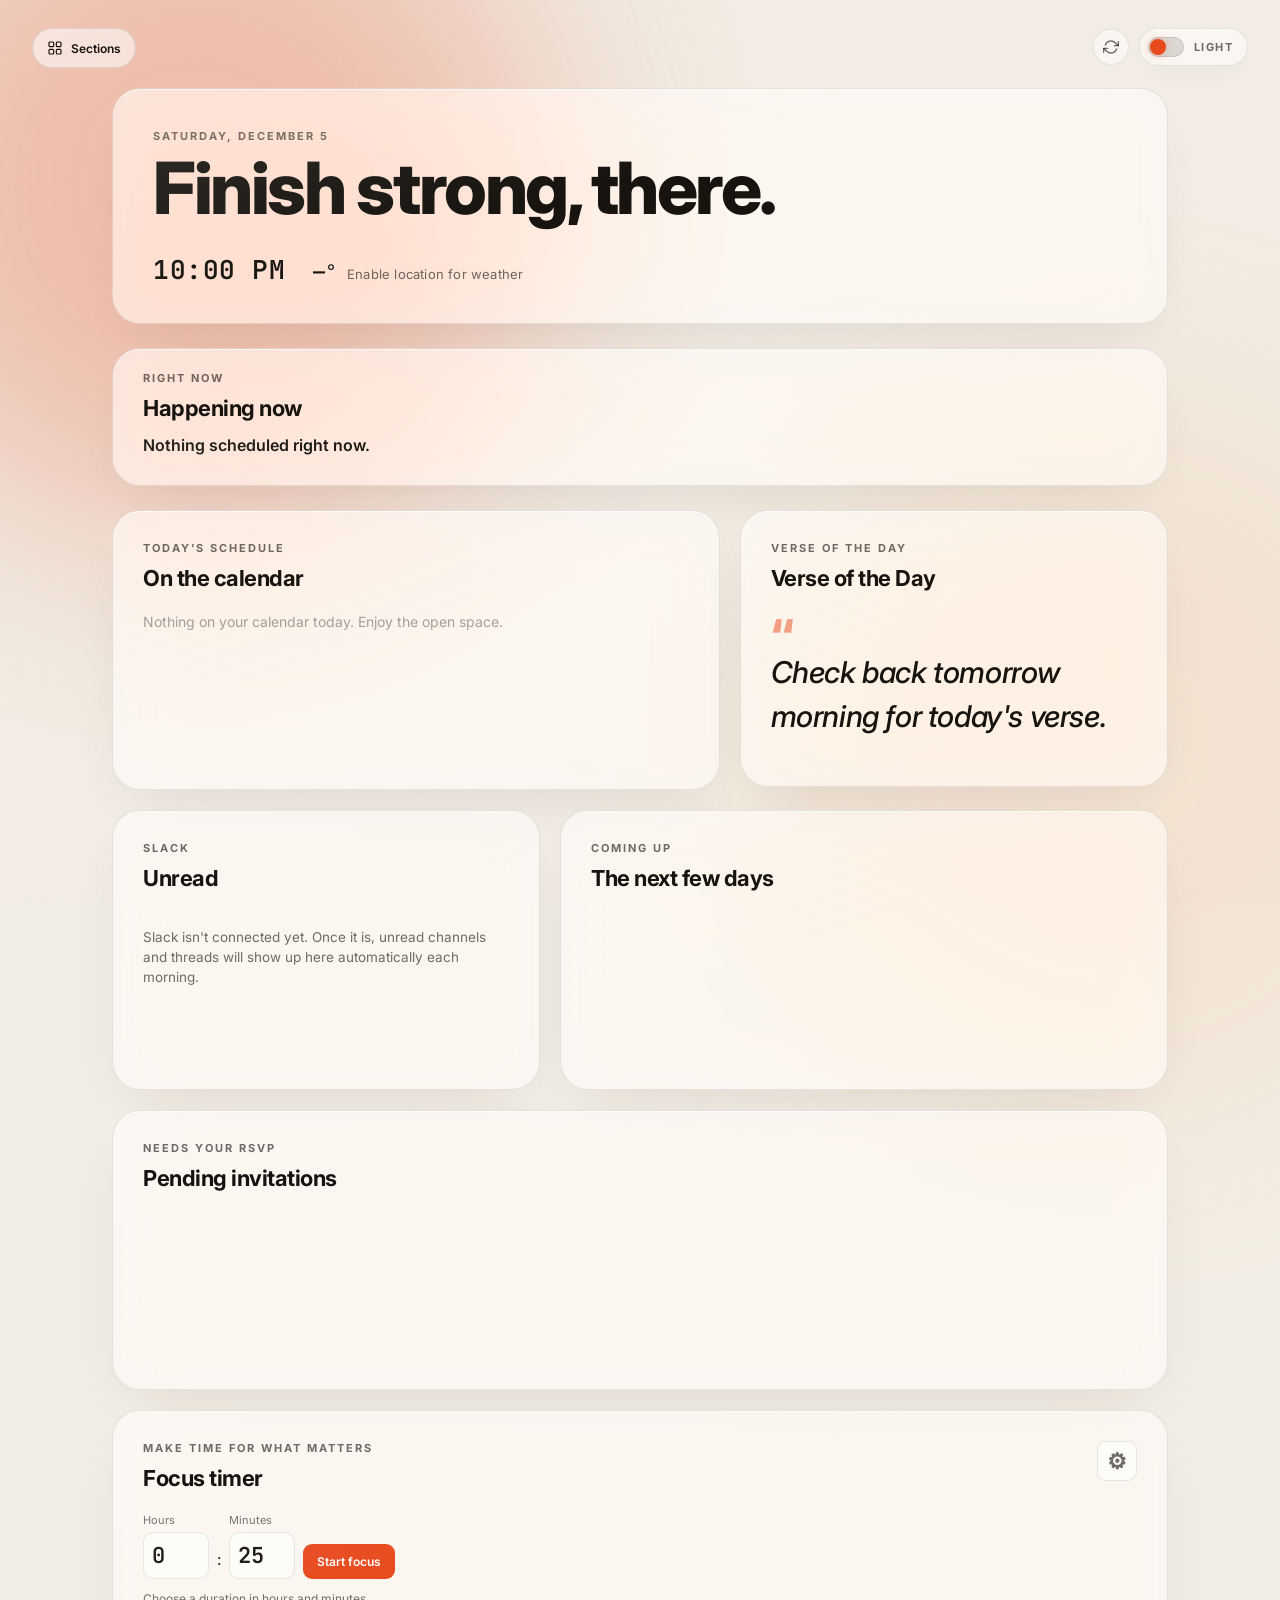
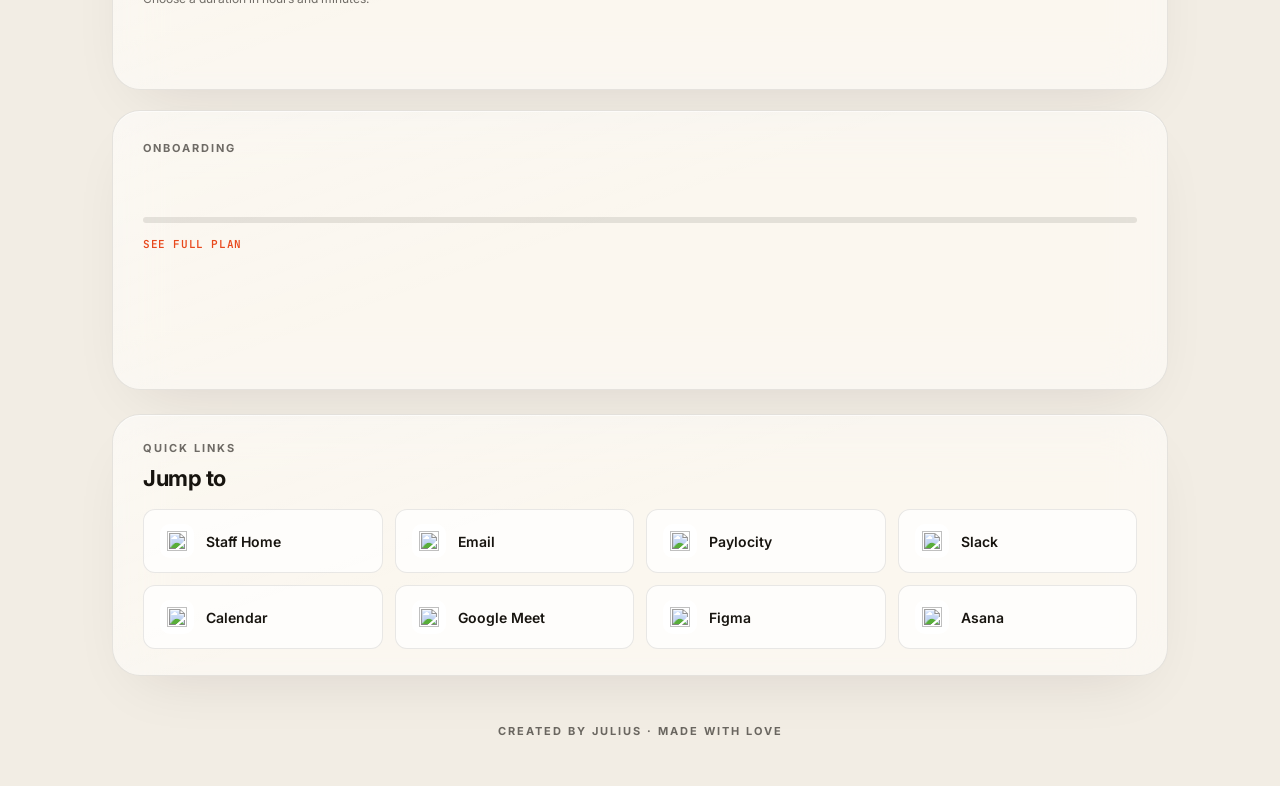
==== commit e693fa7c: "Add section visibility controls and adaptive dashboard layout" ====
--- a/index.html
+++ b/index.html
@@ -22,6 +22,7 @@
 
 <div class="sticky-notes" id="sticky-notes"></div>
 
+<button id="dashboard-sections-button" class="sections-button" type="button" aria-haspopup="dialog" aria-controls="dashboard-sections-dialog" aria-label="Choose dashboard sections"><svg width="16" height="16" viewBox="0 0 24 24" fill="none" stroke="currentColor" stroke-width="1.8" aria-hidden="true"><rect x="3" y="3" width="7" height="7" rx="1.5"/><rect x="14" y="3" width="7" height="7" rx="1.5"/><rect x="3" y="14" width="7" height="7" rx="1.5"/><rect x="14" y="14" width="7" height="7" rx="1.5"/></svg><span>Sections</span></button>
 <div class="top-controls">
   <span class="refresh-status" id="refresh-status" hidden></span>
   <button class="icon-btn refresh-btn" id="refresh-btn" type="button" aria-label="Refresh dashboard" title="Reloads now, and requests a live data update (ready within ~2 min)">
@@ -41,6 +42,7 @@
 </div>
 
 <main class="page">
+  <p id="dashboard-sections-empty" hidden>All sections are hidden. Use Sections above to bring them back.</p>
 
   <header class="hero glass-card">
     <div class="hero-top">
@@ -206,6 +208,11 @@
 
 </main>
 
+<dialog class="rhythm-week-dialog" id="dashboard-sections-dialog" aria-labelledby="dashboard-sections-title">
+  <div class="rhythm-week-header"><div><p class="eyebrow">Your dashboard</p><h2 id="dashboard-sections-title">Show sections</h2></div><button class="rhythm-week-close" id="dashboard-sections-close" type="button" aria-label="Close sections">×</button></div>
+  <div class="rhythm-week-body"><p class="focus-settings-help">Choose what you want to see. Changes save automatically on this device. Sections without data may stay hidden.</p><div id="dashboard-section-options"></div><p class="focus-settings-help">While focusing, your timer settings can hide additional sections. A running or paused timer always stays visible.</p></div>
+  <div class="focus-settings-footer"><button id="dashboard-show-all" type="button">Show all</button><button id="dashboard-sections-done" type="button">Done</button></div>
+</dialog>
 <dialog class="rhythm-week-dialog" id="focus-settings-dialog" aria-labelledby="focus-settings-title">
   <div class="rhythm-week-header"><div><p class="eyebrow">Timer settings</p><h2 id="focus-settings-title">Only show</h2></div><button class="rhythm-week-close" id="focus-settings-close" type="button" aria-label="Close timer settings">×</button></div>
   <div class="rhythm-week-body"><p class="focus-settings-help">Choose what stays visible while your timer runs or is paused. The timer always stays visible. Your full dashboard returns when the session ends.</p><label class="focus-mail-option"><input type="checkbox" id="focus-tall-mail" checked> Tall Mail column</label><p class="focus-settings-help">On wide screens, keep Mail full height beside the timer and other selected sections.</p><div id="focus-section-options"></div><p class="focus-settings-help">Saved on this device. Sections without data may stay hidden.</p></div>
--- a/styles.css
+++ b/styles.css
@@ -1495,3 +1495,19 @@
 
 .focus-mail-option { display: flex; align-items: center; gap: 12px; padding: 12px; font-weight: 600; cursor: pointer; }
 .focus-mail-option input { width: 20px; height: 20px; accent-color: var(--accent); }
+
+.native-control { position: relative; }
+.native-control[aria-pressed="true"] { color: var(--accent); border-color: var(--accent); background: var(--accent-soft); }
+.native-attention::after { content: ""; position: absolute; top: 2px; right: 2px; width: 6px; height: 6px; border-radius: 50%; background: var(--accent); }
+.native-control:focus-visible { outline: 2px solid var(--accent); outline-offset: 3px; }
+
+.sections-button { position: fixed; top: 28px; left: 32px; z-index: 10; display: flex; align-items: center; gap: 8px; height: 40px; padding: 0 14px; border: 1px solid var(--line); border-radius: 24px; background: var(--glass-bg); color: var(--ink); font: 600 12px var(--sans); cursor: pointer; backdrop-filter: blur(16px); }
+.sections-button:focus-visible { outline: 2px solid var(--accent); outline-offset: 3px; }
+.dashboard-section-hidden { display: none !important; }
+#dashboard-section-options { display: grid; gap: 4px; margin: 16px 0; }
+#dashboard-section-options label { display: flex; align-items: center; gap: 12px; padding: 12px; border-radius: 10px; cursor: pointer; font: 500 16px var(--sans); }
+#dashboard-section-options label:hover { background: var(--accent-soft); }
+#dashboard-section-options input { width: 20px; height: 20px; accent-color: var(--accent); }
+#dashboard-sections-done { background: var(--accent); color: white; }
+#dashboard-sections-empty { grid-column: 1 / -1; align-self: center; text-align: center; color: var(--ink-soft); padding: 24px; }
+@media (max-width: 600px) { .sections-button { left: 16px; padding: 0 10px; } .sections-button span { display: none; } }
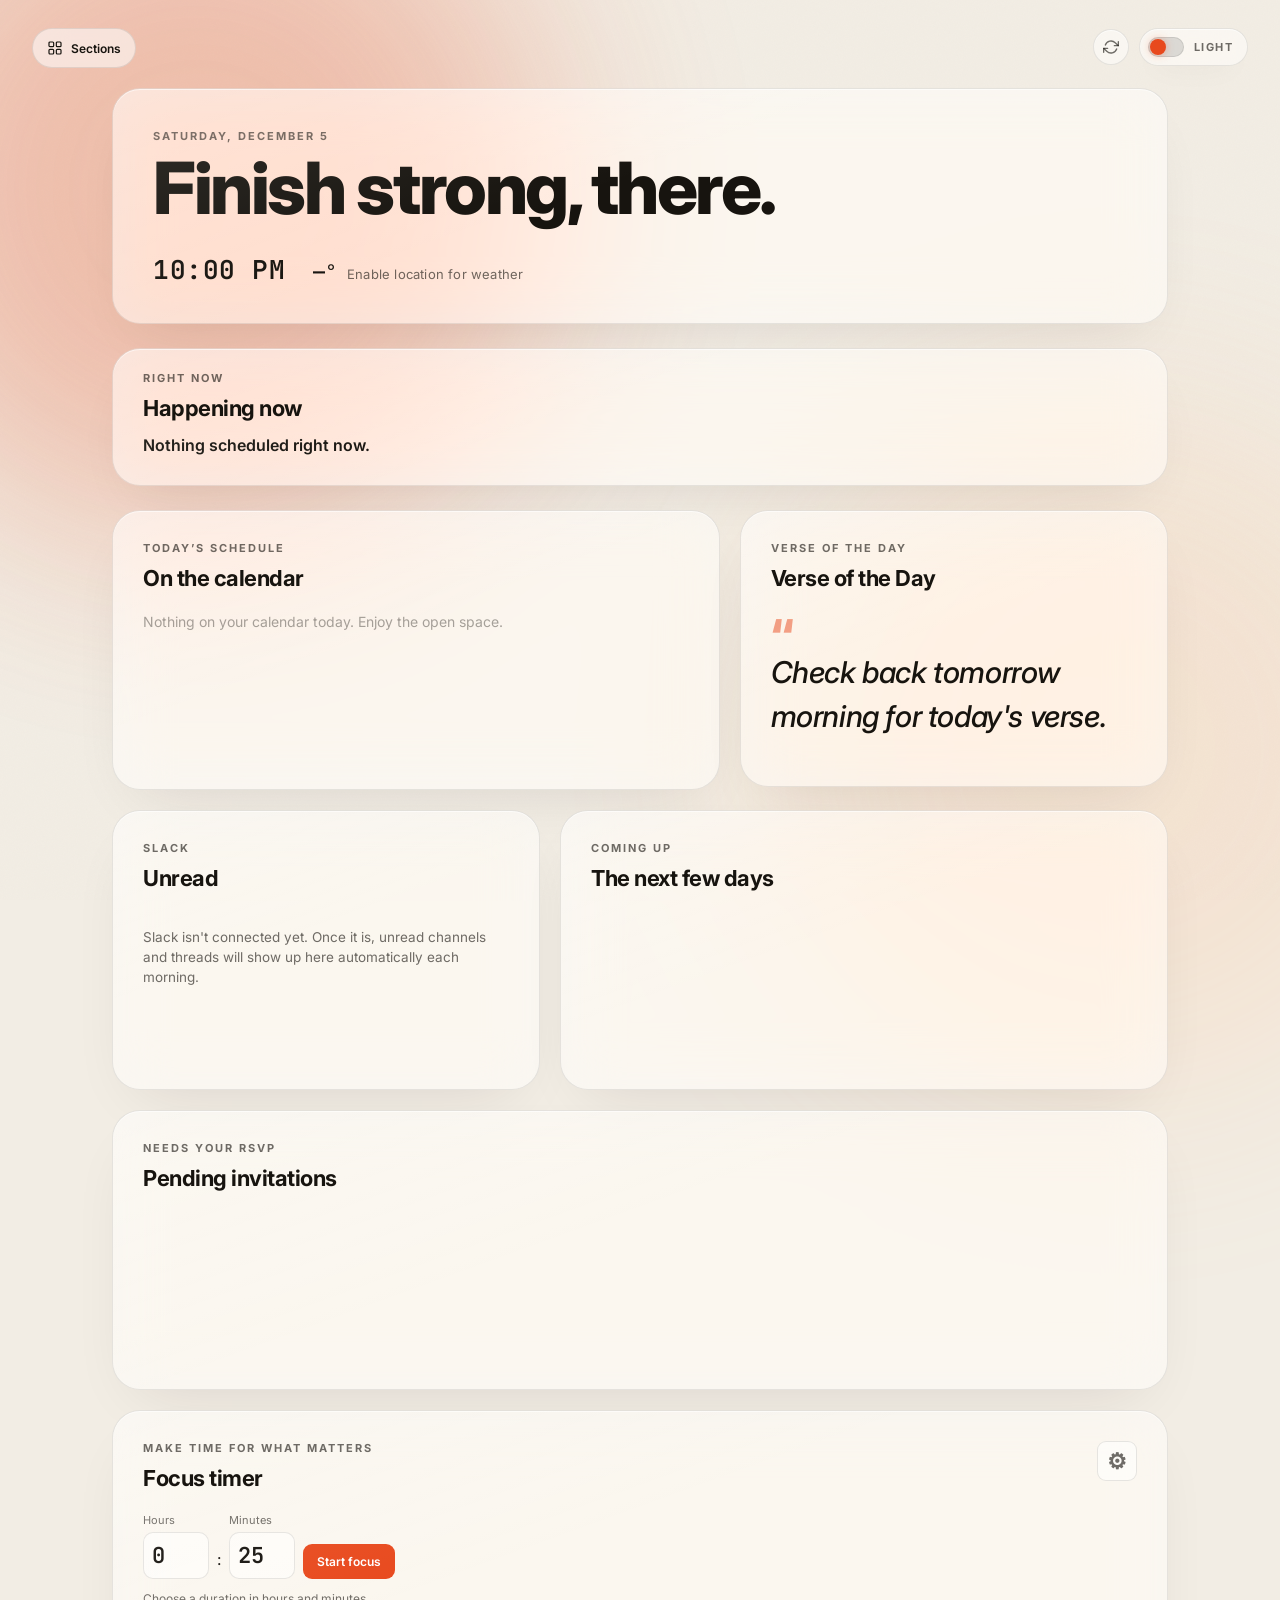
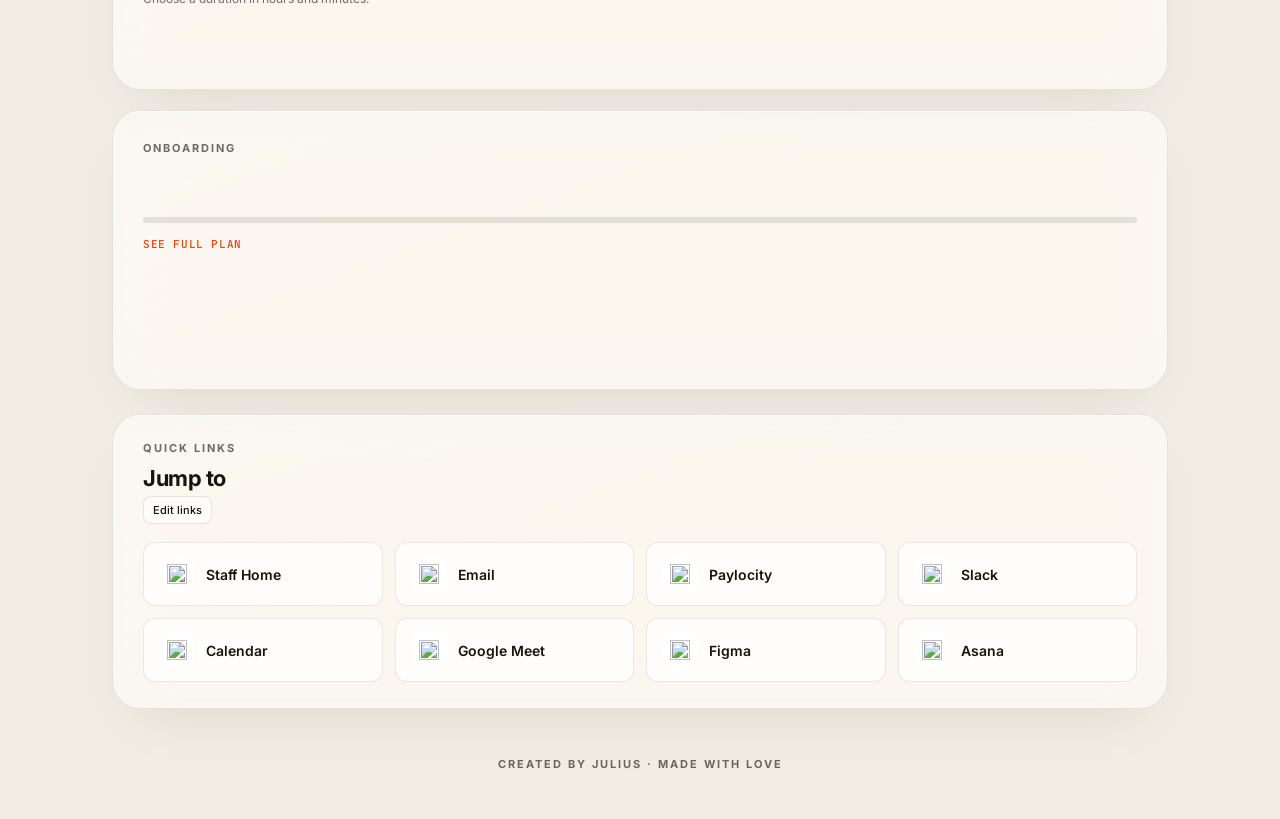
==== commit f7d6d8b1: "Add personal quick links and improve companion device setup" ====
--- a/index.html
+++ b/index.html
@@ -165,6 +165,7 @@
     <div class="panel-head">
       <p class="eyebrow">Quick Links</p>
       <h2 class="panel-title">Jump to</h2>
+      <button class="quicklinks-edit" id="quicklinks-edit" type="button" aria-haspopup="dialog">Edit links</button>
     </div>
     <div class="quicklinks-grid">
       <a class="quicklink" href="https://elevationchurch.okta.com/home/freshworks/0oa3uzgbj1xgqLZkn697/aln1g6mw8nrdrOIyB1d8" target="_blank" rel="noopener">
@@ -208,6 +209,11 @@
 
 </main>
 
+<dialog class="rhythm-week-dialog" id="quicklinks-dialog" aria-labelledby="quicklinks-title">
+  <div class="rhythm-week-header"><div><p class="eyebrow">Make it yours</p><h2 id="quicklinks-title">Your quick links</h2></div><button class="rhythm-week-close" id="quicklinks-close" type="button" aria-label="Close link editor">×</button></div>
+  <div class="rhythm-week-body"><p class="focus-settings-help">Add the places you use most. Saved on this device.</p><div id="quicklinks-rows"></div><button class="quicklinks-edit" id="quicklinks-add" type="button">+ Add link</button><p id="quicklinks-error" role="alert"></p></div>
+  <div class="focus-settings-footer"><button id="quicklinks-cancel" type="button">Cancel</button><button id="quicklinks-save" type="button">Save links</button></div>
+</dialog>
 <dialog class="rhythm-week-dialog" id="dashboard-sections-dialog" aria-labelledby="dashboard-sections-title">
   <div class="rhythm-week-header"><div><p class="eyebrow">Your dashboard</p><h2 id="dashboard-sections-title">Show sections</h2></div><button class="rhythm-week-close" id="dashboard-sections-close" type="button" aria-label="Close sections">×</button></div>
   <div class="rhythm-week-body"><p class="focus-settings-help">Choose what you want to see. Changes save automatically on this device. Sections without data may stay hidden.</p><div id="dashboard-section-options"></div><p class="focus-settings-help">While focusing, your timer settings can hide additional sections. A running or paused timer always stays visible.</p></div>
--- a/styles.css
+++ b/styles.css
@@ -1511,3 +1511,17 @@
 #dashboard-sections-done { background: var(--accent); color: white; }
 #dashboard-sections-empty { grid-column: 1 / -1; align-self: center; text-align: center; color: var(--ink-soft); padding: 24px; }
 @media (max-width: 600px) { .sections-button { left: 16px; padding: 0 10px; } .sections-button span { display: none; } }
+
+/* Personal quick links: a scrollable editor with actions always in reach. */
+.quicklinks-edit { border: 1px solid var(--line); border-radius: 8px; padding: 6px 9px; background: var(--glass-bg); color: var(--ink); font: 500 11px var(--sans); cursor: pointer; white-space: nowrap; }
+.quicklinks .quicklinks-edit { margin-top: 5px; }
+.quicklinks-row { display: grid; grid-template-columns: 1fr 1.7fr auto; align-items: end; gap: 10px; padding: 16px 0; border-bottom: 1px solid var(--line); }
+.quicklinks-row label { display: flex; flex-direction: column; gap: 6px; min-width: 0; font-size: 12px; color: var(--ink-soft); }
+.quicklinks-row input { width: 100%; min-width: 0; padding: 10px; border: 1px solid var(--line); border-radius: 9px; background: var(--glass-bg); color: var(--ink); font: 14px var(--sans); }
+.quicklinks-row button { min-height: 39px; }
+#quicklinks-add { margin-top: 18px; }
+#quicklinks-error { color: var(--accent); font-size: 13px; margin-top: 12px; }
+.quicklink-icon { color: #292521; font: 700 14px var(--sans); }
+.quicklink-label { overflow: hidden; text-overflow: ellipsis; }
+.quicklinks-empty { color: var(--ink-soft); font-size: 12px; white-space: nowrap; }
+@media (max-width: 520px) { .quicklinks-row { grid-template-columns: 1fr auto; } .quicklinks-row label:nth-child(2) { grid-column: 1 / -1; grid-row: 2; } }
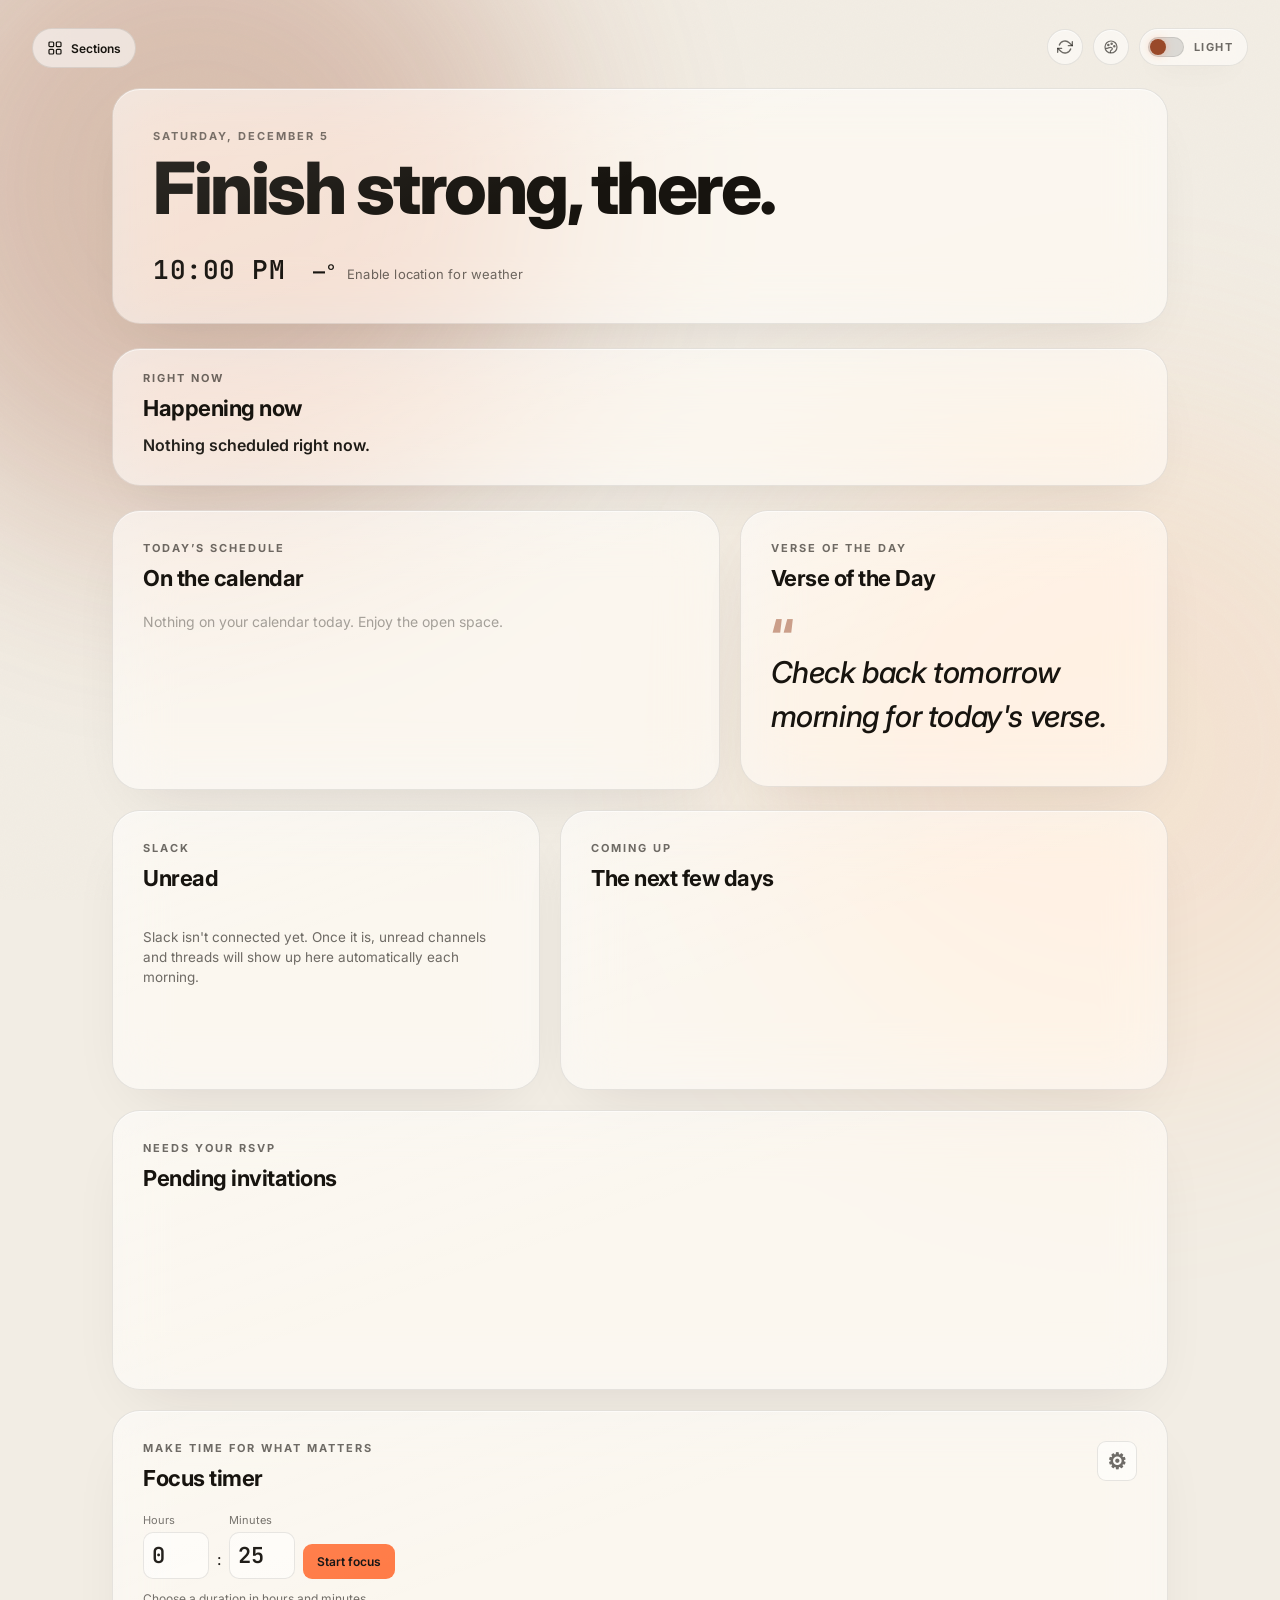
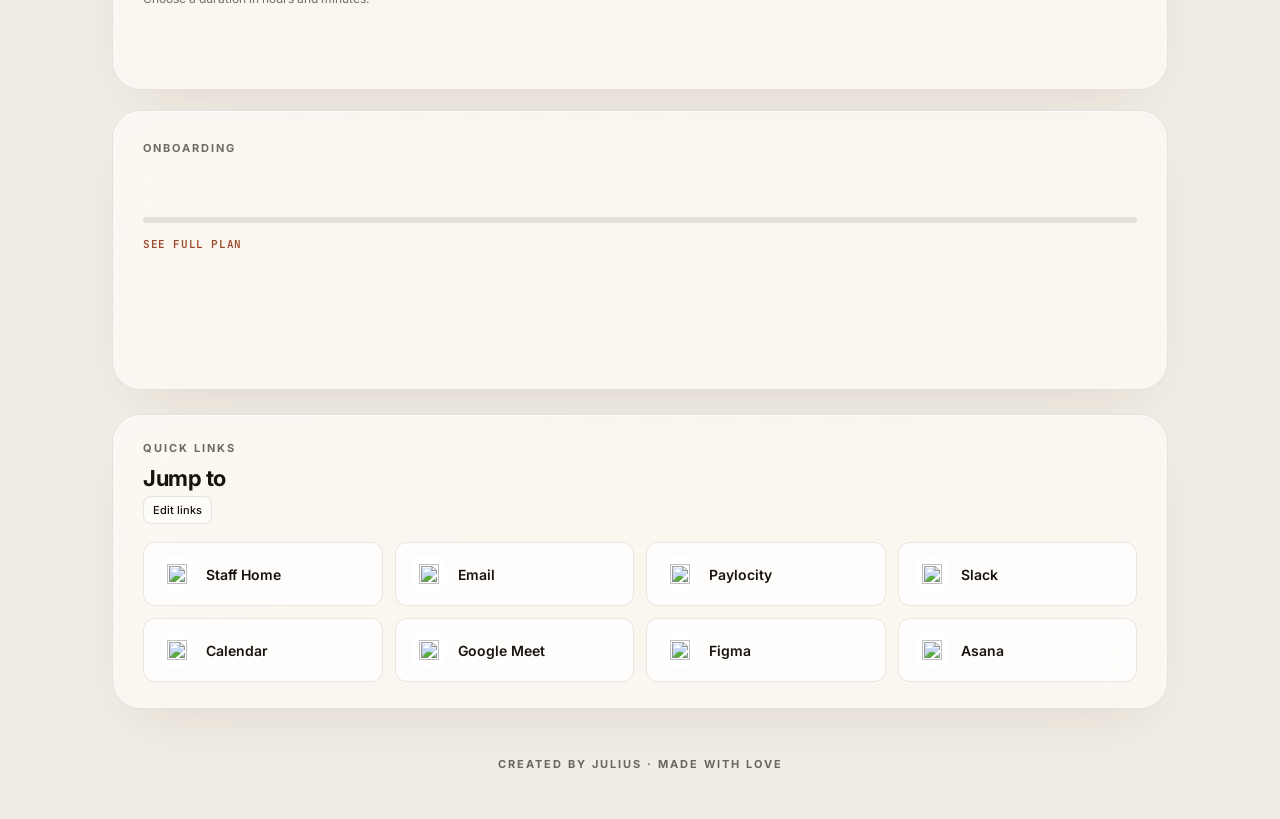
==== commit 840586d9: "Add customizable dashboard themes and improve onboarding and mail states" ====
--- a/index.html
+++ b/index.html
@@ -33,6 +33,7 @@
       <path d="M20.49 15a9 9 0 0 1-14.85 3.36L1 14"></path>
     </svg>
   </button>
+  <button class="icon-btn" id="design-button" type="button" title="Design and colors" aria-label="Design and colors" aria-haspopup="dialog"><svg viewBox="0 0 24 24" width="16" height="16" fill="none" stroke="currentColor" stroke-width="1.8"><circle cx="12" cy="12" r="9"/><circle cx="8" cy="9" r="1"/><circle cx="13" cy="7" r="1"/><circle cx="17" cy="11" r="1"/><path d="M12 21c-4-5 5-4 1-8-3-2-6 2-9 1"/></svg></button>
   <button class="theme-toggle" id="theme-toggle" type="button" aria-label="Toggle dark mode" aria-pressed="false">
     <span class="theme-toggle-track">
       <span class="theme-toggle-thumb"></span>
@@ -209,6 +210,22 @@
 
 </main>
 
+<dialog class="rhythm-week-dialog" id="design-dialog" aria-labelledby="design-title">
+  <div class="rhythm-week-header"><div><p class="eyebrow">Make Today yours</p><h2 id="design-title">Design &amp; colors</h2></div><button class="rhythm-week-close" id="design-close" type="button" aria-label="Cancel design changes">×</button></div>
+  <div class="rhythm-week-body">
+    <p class="focus-settings-help">Preview a look, then make it your own. Each design remembers its colors on this device.</p>
+    <div class="design-options" role="group" aria-label="Dashboard design">
+      <button type="button" data-design-choice="glass"><span class="design-preview preview-glass" aria-hidden="true"><i></i><i></i><i></i></span><strong>Glow</strong><span>Soft glass and ambient color</span></button>
+      <button type="button" data-design-choice="studio"><span class="design-preview preview-studio" aria-hidden="true"><i></i><i></i><i></i></span><strong>Studio</strong><span>Crisp panels and clean edges</span></button>
+      <button type="button" data-design-choice="editorial"><span class="design-preview preview-editorial" aria-hidden="true"><i></i><i></i><i></i></span><strong>Editorial</strong><span>Serif headlines and paper tones</span></button>
+      <button type="button" data-design-choice="retro"><span class="design-preview preview-retro" aria-hidden="true"><i></i><i></i><i></i></span><strong>Retro</strong><span>Bold frames and playful color</span></button>
+    </div>
+    <div class="design-colors"><label>Accent color<input id="design-accent" type="color"></label><label>Companion color<input id="design-secondary" type="color"></label></div>
+    <p class="focus-settings-help">Accent colors highlight actions and progress. The companion color adds a softer tint. Text shades adjust for readability. All designs work in light and dark mode.</p>
+    <p id="design-error" role="alert"></p>
+  </div>
+  <div class="focus-settings-footer"><button id="design-reset" type="button">Reset this design</button><button id="design-save" type="button">Save design</button></div>
+</dialog>
 <dialog class="rhythm-week-dialog" id="quicklinks-dialog" aria-labelledby="quicklinks-title">
   <div class="rhythm-week-header"><div><p class="eyebrow">Make it yours</p><h2 id="quicklinks-title">Your quick links</h2></div><button class="rhythm-week-close" id="quicklinks-close" type="button" aria-label="Close link editor">×</button></div>
   <div class="rhythm-week-body"><p class="focus-settings-help">Add the places you use most. Saved on this device.</p><div id="quicklinks-rows"></div><button class="quicklinks-edit" id="quicklinks-add" type="button">+ Add link</button><p id="quicklinks-error" role="alert"></p></div>
--- a/styles.css
+++ b/styles.css
@@ -351,7 +351,7 @@
 
 .quicklink:hover {
   background: var(--accent-soft);
-  border-color: rgba(232, 73, 29, 0.25);
+  border-color: var(--accent-glow);
   transform: translateY(-1px);
 }
 
@@ -1525,3 +1525,173 @@
 .quicklink-label { overflow: hidden; text-overflow: ellipsis; }
 .quicklinks-empty { color: var(--ink-soft); font-size: 12px; white-space: nowrap; }
 @media (max-width: 520px) { .quicklinks-row { grid-template-columns: 1fr auto; } .quicklinks-row label:nth-child(2) { grid-column: 1 / -1; grid-row: 2; } }
+
+/* Design families share layout and behavior, with distinct surfaces and typography. */
+.design-options { display: grid; grid-template-columns: repeat(2, minmax(0, 1fr)); gap: 12px; margin: 22px 0; }
+.design-options button { min-width: 0; padding: 10px; border: 2px solid var(--line); border-radius: 14px; color: var(--ink); background: var(--glass-bg); cursor: pointer; text-align: left; font: 12px var(--sans); }
+.design-options button[aria-pressed="true"] { border-color: var(--accent); background: var(--accent-soft); }
+.design-options strong, .design-options button > span:last-child { display: block; margin-top: 9px; }
+.design-options strong { font-size: 15px; }
+.design-options button > span:last-child { color: var(--ink-soft); line-height: 1.4; }
+.design-preview { height: 76px; display: grid; grid-template-columns: 1.6fr 1fr; gap: 5px; padding: 8px; background: #242329; }
+.design-preview i { border: 1px solid #ffffff40; background: #ffffff20; }
+.design-preview i:first-child { grid-row: span 2; }
+.preview-glass { border-radius: 12px; background: linear-gradient(135deg,#8e4c31,#222126); }
+.preview-glass i { border-radius: 8px; }
+.preview-studio { border-radius: 4px; background: #141b28; }
+.preview-studio i { border-radius: 2px; border-top: 3px solid #658bff; }
+.preview-editorial { background: #eae1d2; }
+.preview-editorial i { border: 1px solid #806950; background: #f8f2e8; }
+.design-colors { display: flex; gap: 24px; flex-wrap: wrap; }
+.design-colors label { display: flex; flex-direction: column; gap: 10px; font-size: 14px; }
+.design-colors input { width: 90px; height: 44px; border: 1px solid var(--line); border-radius: 8px; background: var(--glass-bg); cursor: pointer; }
+#design-error { color: var(--accent); }
+#design-save, .bento-focus button.focus-primary { background: var(--accent-fill, var(--accent)); color: var(--accent-on-fill, #fff); }
+:root[data-design="studio"] { --bg: #edf1f7; --glass-bg: #fafbfd; --glass-bg-strong: #e8edf5; --glass-border: #cbd3df; }
+:root[data-design="studio"][data-theme="dark"] { --bg: #10151e; --glass-bg: #1b2330; --glass-bg-strong: #252f3e; --glass-border: #354153; }
+:root[data-design="editorial"] { --bg: #ede7dc; --glass-bg: #f8f4ec; --glass-bg-strong: #eae2d5; --glass-border: #d4c9b7; }
+:root[data-design="editorial"][data-theme="dark"] { --bg: #191714; --glass-bg: #26231e; --glass-bg-strong: #332f28; --glass-border: #484135; }
+@media (prefers-color-scheme: dark) {
+  :root[data-design="studio"]:not([data-theme="light"]) { --bg: #10151e; --glass-bg: #1b2330; --glass-bg-strong: #252f3e; --glass-border: #354153; }
+  :root[data-design="editorial"]:not([data-theme="light"]) { --bg: #191714; --glass-bg: #26231e; --glass-bg-strong: #332f28; --glass-border: #484135; }
+}
+:root[data-design="studio"] .page .glass-card { border-radius: 10px; backdrop-filter: none; -webkit-backdrop-filter: none; box-shadow: 0 4px 16px #0000000d; border-top: 3px solid var(--accent-soft); }
+:root[data-design="studio"] .glass-card::before, :root[data-design="editorial"] .glass-card::before { display: none; }
+:root[data-design="studio"] .ambient-glow { display: none; }
+:root[data-design="studio"] .grain { display: none; }
+:root[data-design="editorial"] .page .glass-card { border-radius: 3px; backdrop-filter: none; -webkit-backdrop-filter: none; box-shadow: 3px 3px 0 var(--line); }
+:root[data-design="editorial"] .greeting, :root[data-design="editorial"] .panel-title, :root[data-design="editorial"] .verse-text { font-family: Georgia, "Times New Roman", serif; font-weight: 500; letter-spacing: -.025em; }
+:root[data-design="editorial"] .ambient-glow { display: none; }
+:root[data-design="editorial"] .hero { border-bottom: 3px solid var(--accent); }
+:root[data-design="editorial"] .eyebrow { font-family: var(--mono); letter-spacing: 1.5px; }
+:root[data-design="editorial"] .quicklink { border-radius: 3px; }
+
+@media (max-width: 520px) { .design-options { grid-template-columns: 1fr; } .design-preview { height: 48px; } }
+
+/* Solid design surfaces: no frosted controls, sheen, or gradient overlays. */
+:root:is([data-design="studio"], [data-design="editorial"], [data-design="retro"]) :is(.icon-btn, .theme-toggle, .sections-button, .glass-card) {
+  backdrop-filter: none; -webkit-backdrop-filter: none;
+}
+:root:is([data-design="studio"], [data-design="editorial"], [data-design="retro"]) :is(.icon-btn, .theme-toggle, .sections-button) { box-shadow: none; }
+:root:is([data-design="studio"], [data-design="editorial"], [data-design="retro"]) .rhythm-week-dialog::backdrop { backdrop-filter: none; -webkit-backdrop-filter: none; }
+:root:is([data-design="studio"], [data-design="editorial"], [data-design="retro"]) .page .glass-card { background: var(--glass-bg); }
+:root:is([data-design="studio"], [data-design="editorial"], [data-design="retro"]) .page :is(.hero, .bento-verse) { background: color-mix(in srgb, var(--accent-2) 7%, var(--glass-bg)); }
+:root:is([data-design="studio"], [data-design="editorial"], [data-design="retro"]) .page :is(.has-countdown, .bento-focus.is-active) { background: var(--glass-bg-strong); }
+:root:is([data-design="studio"], [data-design="editorial"], [data-design="retro"]) .focus-mode .bento-focus { background: var(--glass-bg-strong); }
+:root:is([data-design="studio"], [data-design="editorial"], [data-design="retro"]) :is(.mail-item-unread, .upcoming-day-group)::before,
+:root:is([data-design="studio"], [data-design="editorial"], [data-design="retro"]) .mail-item-unread::after { display: none; }
+:root:is([data-design="studio"], [data-design="editorial"], [data-design="retro"]) .mail-item-unread { background: var(--glass-bg-strong); border-left: 3px solid var(--accent); }
+:root:is([data-design="studio"], [data-design="editorial"], [data-design="retro"]) .upcoming-day-group { background: color-mix(in srgb, var(--accent-2) calc(var(--day-glow, 0) * 10%), var(--glass-bg)); }
+:root:is([data-design="studio"], [data-design="editorial"], [data-design="retro"]) .plan-progress-fill { background: var(--accent); }
+.preview-studio i { background: #293344; }
+
+/* Retro desktop: inked frames, solid color, graph paper and hard shadows. */
+:root[data-design="retro"] {
+  --bg: #eddfd0; --glass-bg: #fff5e7; --glass-bg-strong: #f2e5d4;
+  --glass-border: #272031; --retro-outline: #272031; --retro-shadow: #272031;
+  --retro-grid: #27203124; --retro-yellow: #ffcf35;
+  --ink: #211c2b; --ink-soft: #554a5d; --ink-faint: #786b80; --line: #27203130;
+}
+:root[data-design="retro"][data-theme="dark"] {
+  --bg: #211d2c; --glass-bg: #30293d; --glass-bg-strong: #40334e;
+  --glass-border: #d6bce7; --retro-outline: #d6bce7; --retro-shadow: #110e19;
+  --retro-grid: #d6bce71c; --retro-yellow: #e7af30;
+  --ink: #fff4e2; --ink-soft: #d1bfd9; --ink-faint: #aa96b4; --line: #d6bce738;
+}
+@media (prefers-color-scheme: dark) {
+  :root[data-design="retro"]:not([data-theme="light"]) {
+    --bg: #211d2c; --glass-bg: #30293d; --glass-bg-strong: #40334e;
+    --glass-border: #d6bce7; --retro-outline: #d6bce7; --retro-shadow: #110e19;
+    --retro-grid: #d6bce71c; --retro-yellow: #e7af30;
+    --ink: #fff4e2; --ink-soft: #d1bfd9; --ink-faint: #aa96b4; --line: #d6bce738;
+  }
+}
+:root[data-design="retro"] body { background-image: linear-gradient(var(--retro-grid) 1px, transparent 1px), linear-gradient(90deg, var(--retro-grid) 1px, transparent 1px); background-size: 44px 44px; }
+:root[data-design="retro"] :is(.ambient-glow, .grain) { display: none; }
+:root[data-design="retro"] .page .glass-card { border: 2px solid var(--retro-outline); border-radius: 6px; box-shadow: 5px 5px 0 var(--retro-shadow); }
+:root[data-design="retro"] .page .glass-card:not(.quicklinks) { padding-top: 30px; }
+:root[data-design="retro"] .page .glass-card::before { display: block; inset: 0 0 auto; height: 11px; background: var(--accent-2); border-bottom: 2px solid var(--retro-outline); }
+:root[data-design="retro"] .page .quicklinks::before { display: none; }
+:root[data-design="retro"] .page .hero { background: color-mix(in srgb, var(--accent-fill) 16%, var(--glass-bg)); }
+:root[data-design="retro"] .page .bento-verse { background: color-mix(in srgb, var(--accent-2) 24%, var(--glass-bg)); }
+:root[data-design="retro"] .page .bento-focus { background: color-mix(in srgb, var(--retro-yellow) 20%, var(--glass-bg)); }
+:root[data-design="retro"] .page .bento-focus::before { background: var(--retro-yellow); }
+:root[data-design="retro"] .greeting { font-weight: 900; letter-spacing: -.05em; }
+:root[data-design="retro"] :is(.eyebrow, .panel-title) { font-family: var(--mono); }
+:root[data-design="retro"] .panel-title { font-weight: 700; letter-spacing: -.06em; }
+:root[data-design="retro"] :is(.icon-btn, .theme-toggle, .sections-button, .quicklink, .quicklinks-edit, .focus-actions button, .focus-form button) { border: 2px solid var(--retro-outline); border-radius: 5px; box-shadow: 2px 2px 0 var(--retro-shadow); }
+:root[data-design="retro"] .quicklink { background: var(--glass-bg); }
+:root[data-design="retro"] .rhythm-week-dialog { border: 2px solid var(--retro-outline); border-radius: 8px; box-shadow: 7px 7px 0 var(--retro-shadow); }
+:root[data-design="retro"] .rhythm-week-header { border-bottom: 2px solid var(--retro-outline); background: var(--glass-bg); }
+:root[data-design="retro"] .upcoming-day-group { border: 1px solid var(--retro-outline); border-radius: 4px; }
+.preview-retro { background: #eddfd0; border: 1px solid #272031; border-radius: 0; gap: 7px; }
+.preview-retro i { background: #ef98cc; border: 1px solid #272031; box-shadow: 2px 2px 0 #272031; }
+.preview-retro i:first-child { background: #a64de4; }
+.preview-retro i:last-child { background: #ffcf35; }
+@media (min-width: 1000px) and (min-height: 650px) {
+  :root[data-design="retro"] body:not(.focus-mode) .bento-focus .eyebrow { display: none; }
+  :root[data-design="retro"] body:not(.focus-mode) .bento-focus .panel-head { margin-bottom: 8px; }
+}
+
+/* Saturated Retro panels stay colorful in both appearances. */
+:root[data-design="retro"] .page .glass-card {
+  --retro-panel: var(--accent-2);
+  --ink: var(--retro-secondary-ink); --ink-soft: var(--ink); --ink-faint: color-mix(in srgb, var(--ink) 65%, var(--retro-panel));
+  --accent: var(--ink); --accent-soft: color-mix(in srgb, var(--ink) 12%, var(--retro-panel));
+  --glass-bg: var(--retro-panel); --glass-bg-strong: color-mix(in srgb, var(--retro-panel) 90%, var(--ink));
+  --line: color-mix(in srgb, var(--ink) 25%, var(--retro-panel));
+  --retro-outline: #211c2b; --retro-shadow: #211c2b;
+  color: var(--ink); background: var(--retro-panel);
+}
+:root[data-design="retro"] .page :is(.hero, .bento-comingup, .bento-plan) { --retro-panel: var(--accent-fill); --ink: var(--retro-primary-ink); }
+:root[data-design="retro"] .page :is(.happening-now, .bento-focus) { --retro-panel: #ffcf35; --ink: #111111; }
+:root[data-design="retro"] .page .quicklinks { --retro-panel: #fff5e7; --ink: #211c2b; }
+:root[data-design="retro"] .page .glass-card::before { background: #fff5e7; }
+:root[data-design="retro"] .page .bento-focus::before { background: #fff5e7; }
+:root[data-design="retro"] .page .upcoming-day-group { background: var(--retro-panel); }
+:root[data-design="retro"] .page :is(.quicklinks-edit, .focus-actions button, .focus-settings-button) { color: var(--ink); }
+
+/* Retro highlights are inset desktop windows, not floating glass overlays. */
+:root[data-design="retro"] .page :is(.schedule-asana, .mail-item-unread, .upcoming-day-group) {
+  --ink: #211c2b; --ink-soft: #51445f; --ink-faint: #746681;
+  --accent: #4f2584; --accent-soft: #e4d5f3; --line: #211c2b35;
+  --glass-bg: #fff8df; --glass-bg-strong: #f1e4c6;
+  position: relative; background: #fff8df; color: var(--ink);
+  border: 2px solid #211c2b; border-radius: 2px;
+  box-shadow: 4px 4px 0 #211c2b; padding: 12px;
+  font-family: var(--mono); margin-right: 5px; width: auto;
+}
+:root[data-design="retro"] .page :is(.schedule-asana, .upcoming-day-group) > .upcoming-day-date {
+  margin: -12px -12px 12px; padding: 10px 12px;
+  background: #ff916b; color: #211c2b; border-bottom: 2px solid #211c2b;
+  font: 700 12px/1.5 var(--mono); letter-spacing: 1px;
+}
+:root[data-design="retro"] .page .schedule-asana > .upcoming-day-date { background: #ffcf35; }
+:root[data-design="retro"] .page .mail-item-unread { width: calc(100% - 5px); padding-top: 38px; margin-bottom: 14px; }
+:root[data-design="retro"] .page .mail-item-unread::before {
+  display: block; content: ""; position: absolute; inset: 0 0 auto;
+  height: 23px; background: #40bddd; border-bottom: 2px solid #211c2b;
+  border-radius: 0; opacity: 1; z-index: 0; pointer-events: none;
+}
+:root[data-design="retro"] .page .mail-item-unread::after {
+  display: block; content: ""; position: absolute; inset: 6px auto auto 10px;
+  width: 9px; height: 9px; padding: 0; border: 1px solid #211c2b;
+  background: #ffcf35; border-radius: 50%; box-shadow: 17px 0 0 #ef98cc;
+  opacity: 1; z-index: 0; -webkit-mask: none; mask: none; pointer-events: none;
+}
+:root[data-design="retro"] .page .mail-item-unread .mail-sender { font-family: var(--mono); font-weight: 700; letter-spacing: -.04em; }
+:root[data-design="retro"] .page :is(.schedule-asana .asana-task, .upcoming-day-group h3, .upcoming-day-group .event-title) { font-family: var(--mono); }
+:root[data-design="retro"] .page .upcoming-day-group + .upcoming-day-group { margin-top: 18px; }
+:root[data-design="retro"] .page :is(.schedule-asana, .mail-item-unread, .upcoming-day-group) :focus-visible { outline: 2px solid #4f2584; outline-offset: 3px; }
+
+/* Keep Retro typography consistent across read/unread and past/upcoming items. */
+:root[data-design="retro"] .page :is(.bento-mail, .bento-schedule, .bento-comingup) {
+  --sans: var(--mono);
+  font-family: var(--mono);
+}
+:root[data-design="retro"] .page .mail-sender { font-family: var(--mono); letter-spacing: -.04em; }
+
+/* Keep mail text inside its highlight even in the compact overview layout. */
+:root:not([data-design="retro"]) .page .mail-item { padding-inline: 14px; }
+:root:not([data-design="retro"]) .page .mail-item-unread::before,
+:root:not([data-design="retro"]) .page .mail-item-unread::after { inset-inline: 0; }
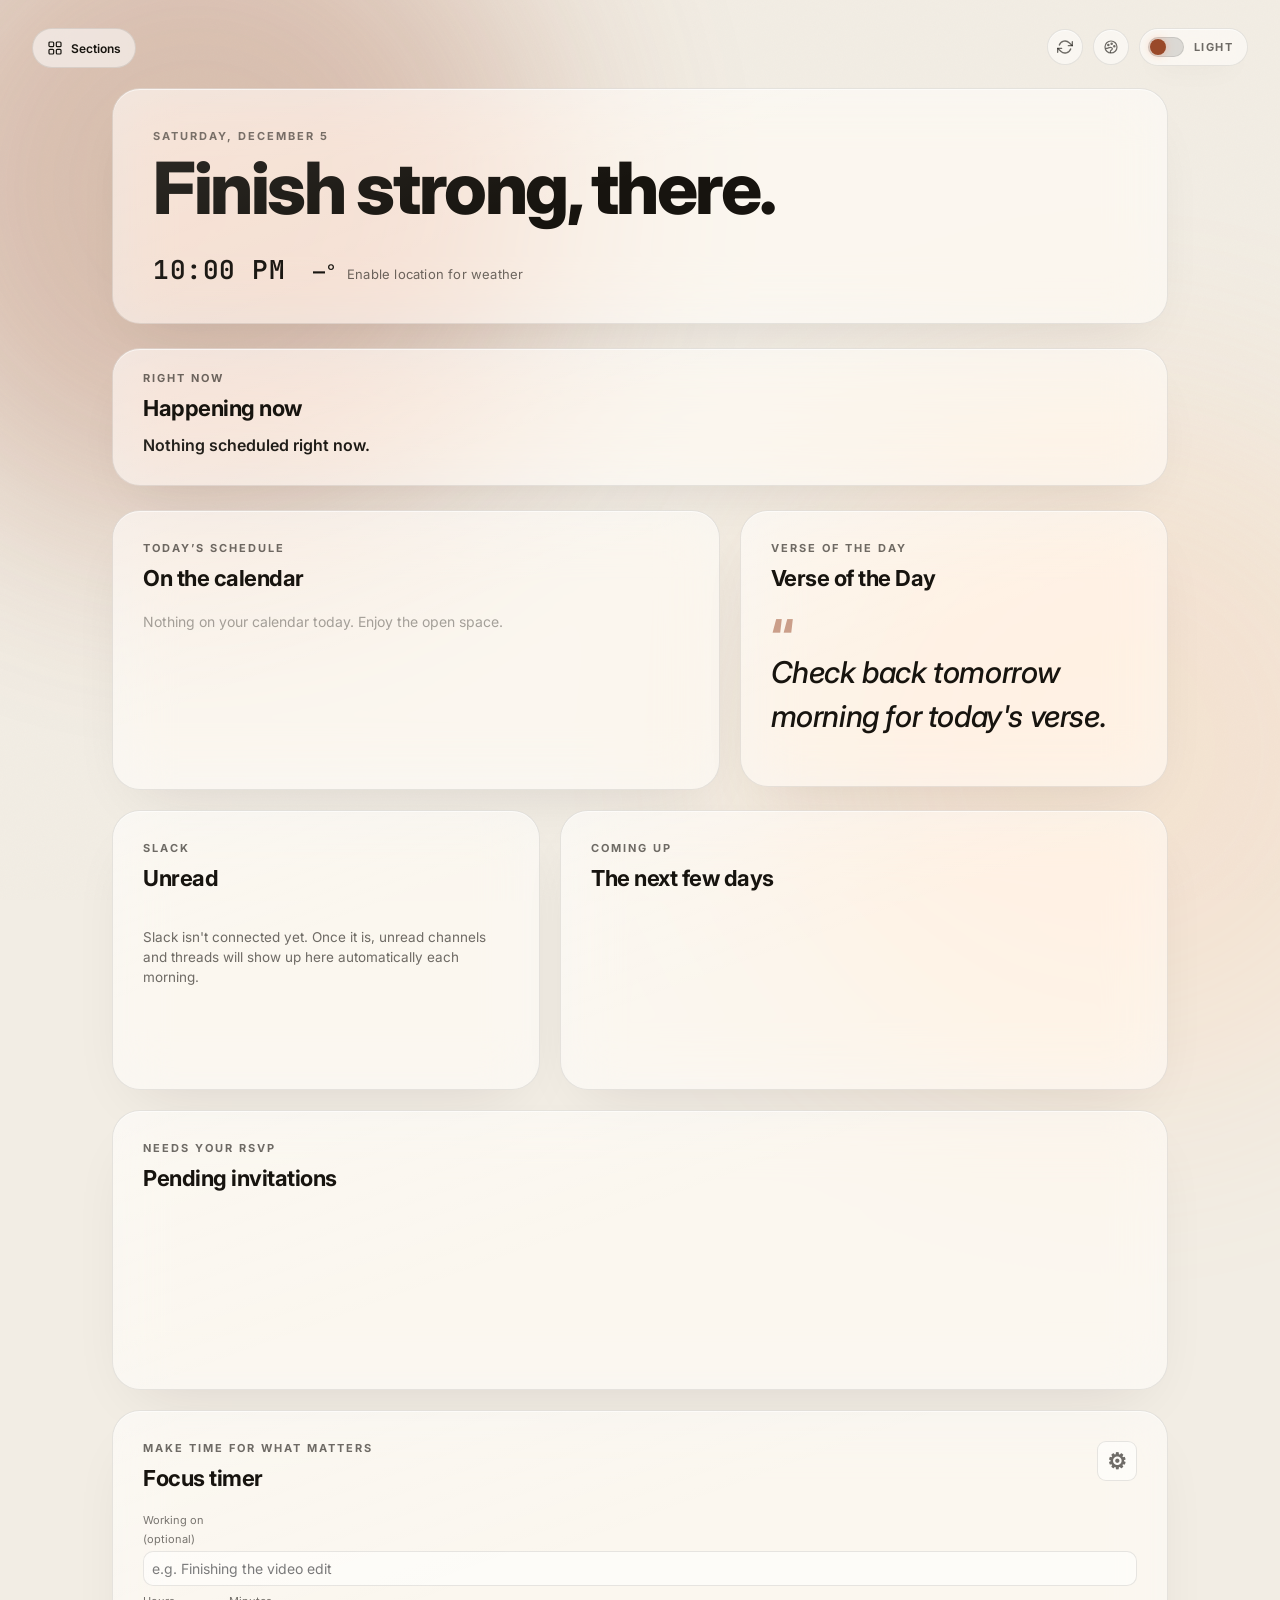
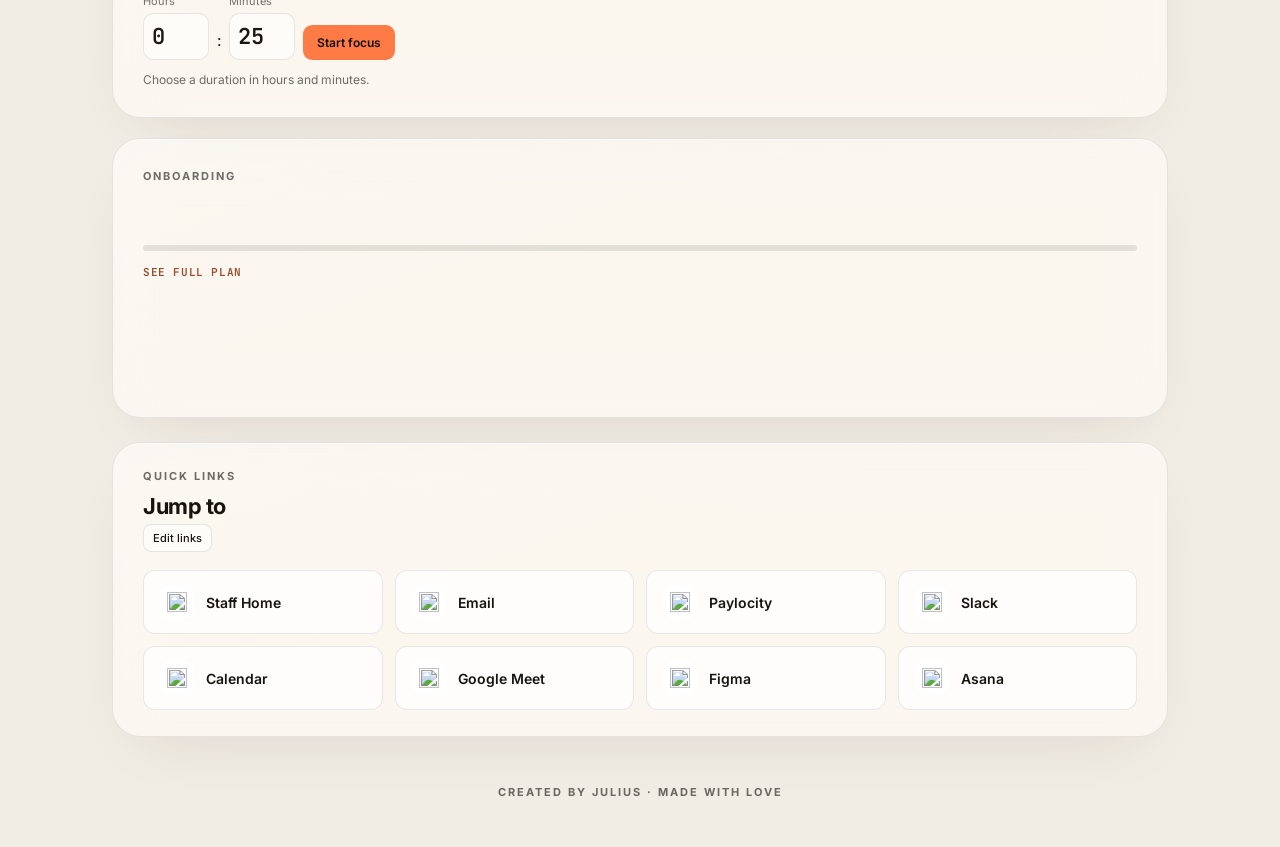
==== commit d44a9696: "Add prominent focus sessions and automated Dropbox releases" ====
--- a/index.html
+++ b/index.html
@@ -130,12 +130,14 @@
     <section class="glass-card bento-workschedule bento-focus" id="focus-timer" aria-labelledby="focus-title">
       <div class="panel-head focus-header"><div><p class="eyebrow">Make time for what matters</p><h2 class="panel-title" id="focus-title">Focus timer</h2></div><button id="focus-settings" type="button" aria-label="Timer settings" title="Timer settings" aria-haspopup="dialog" aria-controls="focus-settings-dialog">⚙</button></div>
       <form id="focus-form" class="focus-form">
+        <label class="focus-task-field">Working on <span>(optional)</span><input id="focus-task" type="text" maxlength="100" placeholder="e.g. Finishing the video edit" autocomplete="off"></label>
         <label>Hours<input id="focus-hours" type="number" min="0" max="23" step="1" value="0" required></label>
         <span aria-hidden="true">:</span>
         <label>Minutes<input id="focus-minutes" type="number" min="0" max="59" step="1" value="25" required></label>
         <button type="submit" class="focus-primary">Start focus</button>
       </form>
       <div id="focus-session" hidden>
+        <p id="focus-working-on" class="focus-working-on" hidden></p>
         <div class="focus-digits" id="focus-digits" role="timer" aria-label="Time remaining">0:25<span class="focus-seconds">:00</span></div>
         <div class="focus-progress" id="focus-progress" role="progressbar" aria-label="Focus session elapsed" aria-valuemin="0" aria-valuemax="100"><span id="focus-progress-fill"></span></div>
         <div class="focus-actions"><button type="button" id="focus-pause">Pause</button><button type="button" id="focus-reset">Reset</button></div>
--- a/styles.css
+++ b/styles.css
@@ -1633,7 +1633,7 @@
   :root[data-design="retro"] body:not(.focus-mode) .bento-focus .panel-head { margin-bottom: 8px; }
 }
 
-/* Saturated Retro panels stay colorful in both appearances. */
+/* Saturated Retro panels for the light appearance. */
 :root[data-design="retro"] .page .glass-card {
   --retro-panel: var(--accent-2);
   --ink: var(--retro-secondary-ink); --ink-soft: var(--ink); --ink-faint: color-mix(in srgb, var(--ink) 65%, var(--retro-panel));
@@ -1695,3 +1695,88 @@
 :root:not([data-design="retro"]) .page .mail-item { padding-inline: 14px; }
 :root:not([data-design="retro"]) .page .mail-item-unread::before,
 :root:not([data-design="retro"]) .page .mail-item-unread::after { inset-inline: 0; }
+
+.sticky-note-text { white-space: pre-wrap; overflow-wrap: anywhere; max-height: min(300px, 45vh); overflow-y: auto; }
+.sticky-note-from { cursor: grab; touch-action: none; }
+:root[data-design="retro"] .sticky-note { border: 2px solid #211c2b; box-shadow: 5px 5px 0 #211c2b; background: #fff3a8; }
+:root:is([data-design="studio"], [data-design="editorial"]) .sticky-note { background: #fff3bb; }
+
+/* Dark Retro keeps the color in title bars and uses solid, tinted dark paper. */
+:root[data-design="retro"][data-theme="dark"] .page .glass-card {
+  --retro-panel: color-mix(in srgb, var(--accent-2) 14%, #211d2c);
+  --ink: #fff4e2; --ink-soft: #d8cddd; --ink-faint: #b4a4bd;
+  --accent: #fff4e2; --accent-soft: #ffffff18;
+  --glass-bg: var(--retro-panel); --glass-bg-strong: color-mix(in srgb, var(--retro-panel) 85%, #fff4e2);
+  --line: #d6bce738; --retro-outline: #a18eaf; --retro-shadow: #100d17;
+}
+:root[data-design="retro"][data-theme="dark"] .page :is(.hero, .bento-comingup, .bento-plan) { --retro-panel: color-mix(in srgb, var(--accent-fill) 20%, #211d2c); }
+:root[data-design="retro"][data-theme="dark"] .page :is(.happening-now, .bento-focus) { --retro-panel: #393124; }
+:root[data-design="retro"][data-theme="dark"] .page .quicklinks { --retro-panel: #292532; }
+:root[data-design="retro"][data-theme="dark"] .page .glass-card::before { background: var(--accent-2); }
+:root[data-design="retro"][data-theme="dark"] .page :is(.hero, .bento-comingup, .bento-plan)::before { background: var(--accent-fill); }
+:root[data-design="retro"][data-theme="dark"] .page :is(.happening-now, .bento-focus)::before { background: #e7af30; }
+:root[data-design="retro"][data-theme="dark"] .page :is(.schedule-asana, .mail-item-unread, .upcoming-day-group) {
+  --ink: #fff4e2; --ink-soft: #d8cddd; --ink-faint: #b4a4bd;
+  --accent: #dec5ff; --accent-soft: #65497e; --line: #d6bce738;
+  --glass-bg: #24202d; --glass-bg-strong: #393043;
+  background: #24202d; border-color: #a18eaf; box-shadow: 4px 4px 0 #100d17;
+}
+:root[data-design="retro"][data-theme="dark"] .page :is(.schedule-asana, .upcoming-day-group) > .upcoming-day-date { border-bottom-color: #a18eaf; }
+:root[data-design="retro"][data-theme="dark"] .page .mail-item-unread::before { border-bottom-color: #a18eaf; }
+:root[data-design="retro"][data-theme="dark"] .page :is(.schedule-asana, .mail-item-unread, .upcoming-day-group) :focus-visible { outline-color: #dec5ff; }
+
+@media (prefers-color-scheme: dark) {
+:root[data-design="retro"]:not([data-theme]) .page .glass-card {
+  --retro-panel: color-mix(in srgb, var(--accent-2) 14%, #211d2c);
+  --ink: #fff4e2; --ink-soft: #d8cddd; --ink-faint: #b4a4bd;
+  --accent: #fff4e2; --accent-soft: #ffffff18;
+  --glass-bg: var(--retro-panel); --glass-bg-strong: color-mix(in srgb, var(--retro-panel) 85%, #fff4e2);
+  --line: #d6bce738; --retro-outline: #a18eaf; --retro-shadow: #100d17;
+}
+:root[data-design="retro"]:not([data-theme]) .page :is(.hero, .bento-comingup, .bento-plan) { --retro-panel: color-mix(in srgb, var(--accent-fill) 20%, #211d2c); }
+:root[data-design="retro"]:not([data-theme]) .page :is(.happening-now, .bento-focus) { --retro-panel: #393124; }
+:root[data-design="retro"]:not([data-theme]) .page .quicklinks { --retro-panel: #292532; }
+:root[data-design="retro"]:not([data-theme]) .page .glass-card::before { background: var(--accent-2); }
+:root[data-design="retro"]:not([data-theme]) .page :is(.hero, .bento-comingup, .bento-plan)::before { background: var(--accent-fill); }
+:root[data-design="retro"]:not([data-theme]) .page :is(.happening-now, .bento-focus)::before { background: #e7af30; }
+:root[data-design="retro"]:not([data-theme]) .page :is(.schedule-asana, .mail-item-unread, .upcoming-day-group) {
+  --ink: #fff4e2; --ink-soft: #d8cddd; --ink-faint: #b4a4bd;
+  --accent: #dec5ff; --accent-soft: #65497e; --line: #d6bce738;
+  --glass-bg: #24202d; --glass-bg-strong: #393043;
+  background: #24202d; border-color: #a18eaf; box-shadow: 4px 4px 0 #100d17;
+}
+:root[data-design="retro"]:not([data-theme]) .page :is(.schedule-asana, .upcoming-day-group) > .upcoming-day-date { border-bottom-color: #a18eaf; }
+:root[data-design="retro"]:not([data-theme]) .page .mail-item-unread::before { border-bottom-color: #a18eaf; }
+:root[data-design="retro"]:not([data-theme]) .page :is(.schedule-asana, .mail-item-unread, .upcoming-day-group) :focus-visible { outline-color: #dec5ff; }
+}
+
+/* A focus session doubles as a visible, friendly do-not-disturb sign. */
+.focus-form .focus-task-field { flex-basis: 100%; }
+.focus-task-field > span { display: inline; font-size: 11px; }
+.page .focus-form #focus-task { width: 100%; box-sizing: border-box; font: 400 14px var(--sans); }
+.focus-working-on { margin: 0 0 8px; font: 600 clamp(16px, 2vw, 26px)/1.3 var(--sans); overflow-wrap: anywhere; }
+.focus-working-on[hidden] { display: none; }
+body.focus-mode { height: auto; overflow-y: auto; }
+body.focus-mode .page.page { display: grid; height: auto; min-height: 100vh; grid-template-columns: repeat(3, minmax(0, 1fr)); grid-template-rows: auto; grid-auto-rows: auto; gap: 14px; }
+body.focus-mode .page.page .bento { display: contents; }
+body.focus-mode .page.page .glass-card { grid-column: auto !important; grid-row: auto !important; margin: 0; min-height: 0; }
+body.focus-mode .page.page .bento-focus { grid-column: 1 / -1 !important; grid-row: 1 !important; min-height: 52vh; padding: clamp(22px, 3vw, 44px); display: flex; flex-direction: column; justify-content: center; container-type: inline-size; }
+body.focus-mode .page.page .bento-focus .panel-head { margin-bottom: 10px; }
+body.focus-mode .page.page .bento-focus .eyebrow { display: block; }
+body.focus-mode .page.page .bento-focus .panel-title { font-size: clamp(24px, 3vw, 42px); }
+body.focus-mode .page.page .focus-digits { font-size: clamp(80px, 19vw, 300px); font-size: clamp(64px, 22cqi, 340px); line-height: .95; }
+body.focus-mode .page.page .focus-seconds { font-size: .65em; margin-left: .12em; }
+body.focus-mode .page.page .bento-focus .focus-status { font-size: clamp(16px, 1.7vw, 23px); line-height: 1.45; max-width: 65ch; color: var(--ink); margin-top: 16px; }
+body.focus-mode .page.page .panel-body { max-height: 340px; overflow: auto; }
+body.focus-mail-column .page.page .bento-mail { grid-column: 3 !important; grid-row: 2 / span 2 !important; max-height: 700px; }
+body.focus-mode .page.page #mail-list { max-height: 620px; }
+body.focus-timer-only .page.page .bento-focus { min-height: 80vh; }
+@media (max-width: 999px) {
+  body.focus-mode .page.page { grid-template-columns: repeat(2, minmax(0, 1fr)); }
+  body.focus-mail-column .page.page .bento-mail { grid-column: auto !important; grid-row: auto !important; max-height: 500px; }
+}
+@media (max-width: 600px) {
+  body.focus-mode .page.page { grid-template-columns: minmax(0, 1fr); }
+  body.focus-mode .page.page .bento-focus { min-height: 50svh; padding: 22px; }
+  body.focus-mode .page.page .focus-digits { font-size: 21cqi; }
+}
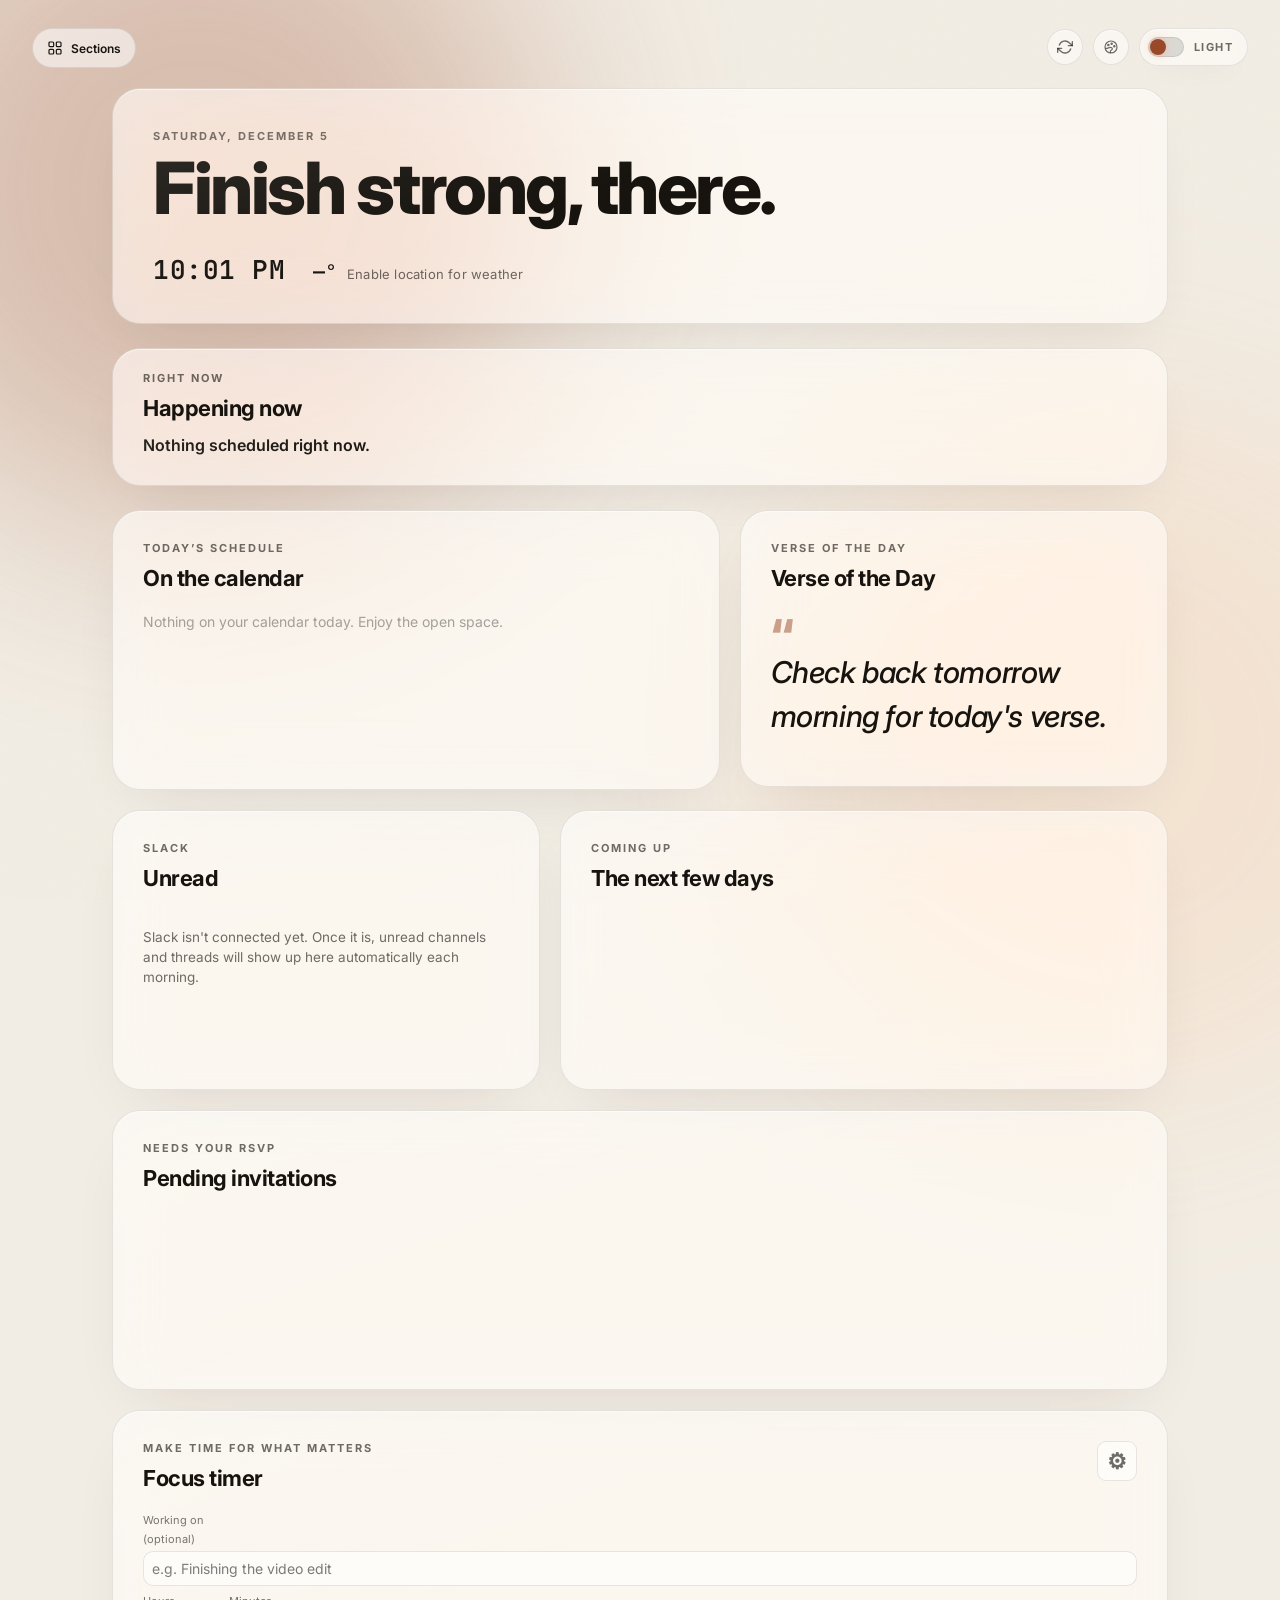
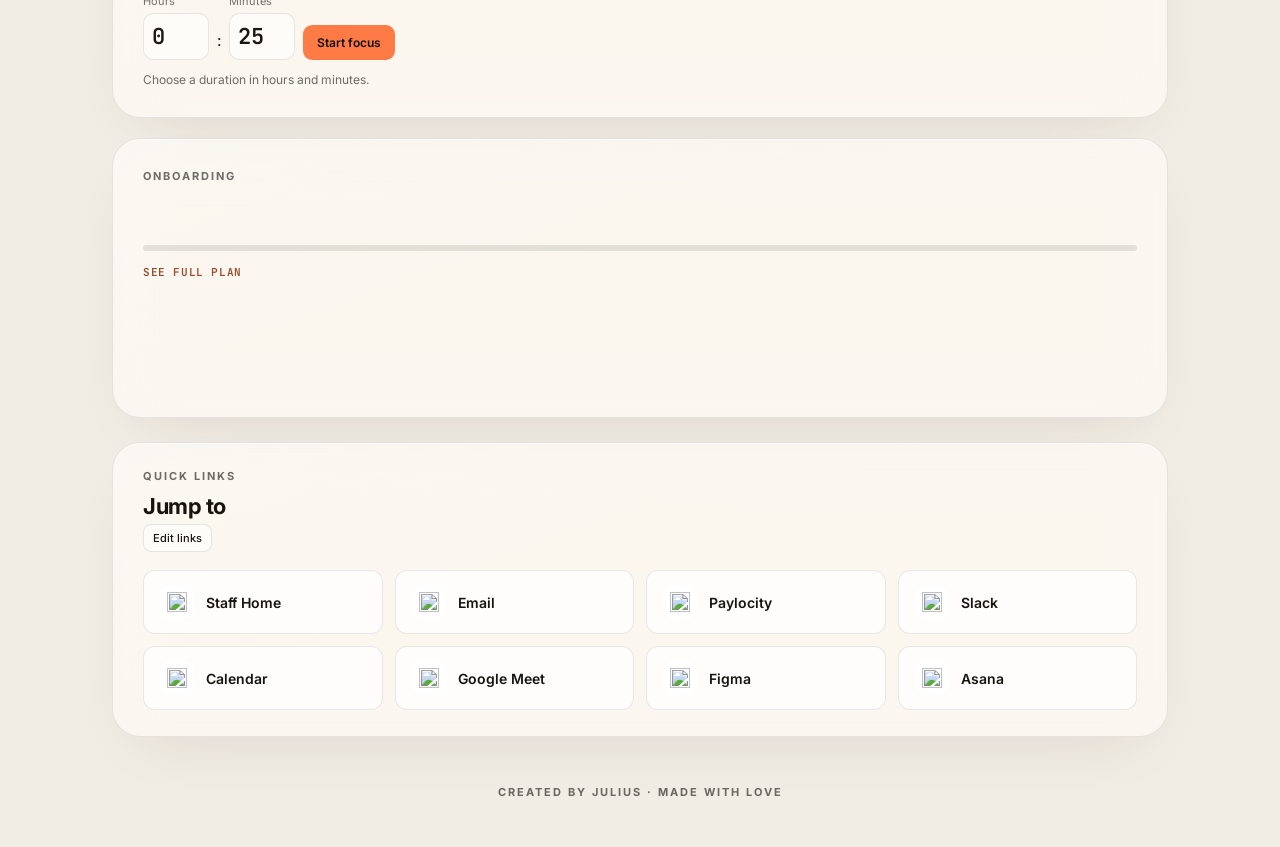
==== commit 29043bcc: "Replace Studio with Terminal design theme" ====
--- a/index.html
+++ b/index.html
@@ -218,7 +218,7 @@
     <p class="focus-settings-help">Preview a look, then make it your own. Each design remembers its colors on this device.</p>
     <div class="design-options" role="group" aria-label="Dashboard design">
       <button type="button" data-design-choice="glass"><span class="design-preview preview-glass" aria-hidden="true"><i></i><i></i><i></i></span><strong>Glow</strong><span>Soft glass and ambient color</span></button>
-      <button type="button" data-design-choice="studio"><span class="design-preview preview-studio" aria-hidden="true"><i></i><i></i><i></i></span><strong>Studio</strong><span>Crisp panels and clean edges</span></button>
+      <button type="button" data-design-choice="terminal"><span class="design-preview preview-terminal" aria-hidden="true"><i></i><i></i><i></i></span><strong>Terminal</strong><span>Phosphor text and command-line panels</span></button>
       <button type="button" data-design-choice="editorial"><span class="design-preview preview-editorial" aria-hidden="true"><i></i><i></i><i></i></span><strong>Editorial</strong><span>Serif headlines and paper tones</span></button>
       <button type="button" data-design-choice="retro"><span class="design-preview preview-retro" aria-hidden="true"><i></i><i></i><i></i></span><strong>Retro</strong><span>Bold frames and playful color</span></button>
     </div>
--- a/styles.css
+++ b/styles.css
@@ -1538,8 +1538,8 @@
 .design-preview i:first-child { grid-row: span 2; }
 .preview-glass { border-radius: 12px; background: linear-gradient(135deg,#8e4c31,#222126); }
 .preview-glass i { border-radius: 8px; }
-.preview-studio { border-radius: 4px; background: #141b28; }
-.preview-studio i { border-radius: 2px; border-top: 3px solid #658bff; }
+.preview-terminal { border-radius: 4px; background: #141b28; }
+.preview-terminal i { border-radius: 2px; border-top: 3px solid #658bff; }
 .preview-editorial { background: #eae1d2; }
 .preview-editorial i { border: 1px solid #806950; background: #f8f2e8; }
 .design-colors { display: flex; gap: 24px; flex-wrap: wrap; }
@@ -1547,18 +1547,18 @@
 .design-colors input { width: 90px; height: 44px; border: 1px solid var(--line); border-radius: 8px; background: var(--glass-bg); cursor: pointer; }
 #design-error { color: var(--accent); }
 #design-save, .bento-focus button.focus-primary { background: var(--accent-fill, var(--accent)); color: var(--accent-on-fill, #fff); }
-:root[data-design="studio"] { --bg: #edf1f7; --glass-bg: #fafbfd; --glass-bg-strong: #e8edf5; --glass-border: #cbd3df; }
-:root[data-design="studio"][data-theme="dark"] { --bg: #10151e; --glass-bg: #1b2330; --glass-bg-strong: #252f3e; --glass-border: #354153; }
+:root[data-design="terminal"] { --bg: #edf1f7; --glass-bg: #fafbfd; --glass-bg-strong: #e8edf5; --glass-border: #cbd3df; }
+:root[data-design="terminal"][data-theme="dark"] { --bg: #10151e; --glass-bg: #1b2330; --glass-bg-strong: #252f3e; --glass-border: #354153; }
 :root[data-design="editorial"] { --bg: #ede7dc; --glass-bg: #f8f4ec; --glass-bg-strong: #eae2d5; --glass-border: #d4c9b7; }
 :root[data-design="editorial"][data-theme="dark"] { --bg: #191714; --glass-bg: #26231e; --glass-bg-strong: #332f28; --glass-border: #484135; }
 @media (prefers-color-scheme: dark) {
-  :root[data-design="studio"]:not([data-theme="light"]) { --bg: #10151e; --glass-bg: #1b2330; --glass-bg-strong: #252f3e; --glass-border: #354153; }
+  :root[data-design="terminal"]:not([data-theme="light"]) { --bg: #10151e; --glass-bg: #1b2330; --glass-bg-strong: #252f3e; --glass-border: #354153; }
   :root[data-design="editorial"]:not([data-theme="light"]) { --bg: #191714; --glass-bg: #26231e; --glass-bg-strong: #332f28; --glass-border: #484135; }
 }
-:root[data-design="studio"] .page .glass-card { border-radius: 10px; backdrop-filter: none; -webkit-backdrop-filter: none; box-shadow: 0 4px 16px #0000000d; border-top: 3px solid var(--accent-soft); }
-:root[data-design="studio"] .glass-card::before, :root[data-design="editorial"] .glass-card::before { display: none; }
-:root[data-design="studio"] .ambient-glow { display: none; }
-:root[data-design="studio"] .grain { display: none; }
+:root[data-design="terminal"] .page .glass-card { border-radius: 10px; backdrop-filter: none; -webkit-backdrop-filter: none; box-shadow: 0 4px 16px #0000000d; border-top: 3px solid var(--accent-soft); }
+:root[data-design="terminal"] .glass-card::before, :root[data-design="editorial"] .glass-card::before { display: none; }
+:root[data-design="terminal"] .ambient-glow { display: none; }
+:root[data-design="terminal"] .grain { display: none; }
 :root[data-design="editorial"] .page .glass-card { border-radius: 3px; backdrop-filter: none; -webkit-backdrop-filter: none; box-shadow: 3px 3px 0 var(--line); }
 :root[data-design="editorial"] .greeting, :root[data-design="editorial"] .panel-title, :root[data-design="editorial"] .verse-text { font-family: Georgia, "Times New Roman", serif; font-weight: 500; letter-spacing: -.025em; }
 :root[data-design="editorial"] .ambient-glow { display: none; }
@@ -1569,21 +1569,21 @@
 @media (max-width: 520px) { .design-options { grid-template-columns: 1fr; } .design-preview { height: 48px; } }
 
 /* Solid design surfaces: no frosted controls, sheen, or gradient overlays. */
-:root:is([data-design="studio"], [data-design="editorial"], [data-design="retro"]) :is(.icon-btn, .theme-toggle, .sections-button, .glass-card) {
+:root:is([data-design="terminal"], [data-design="editorial"], [data-design="retro"]) :is(.icon-btn, .theme-toggle, .sections-button, .glass-card) {
   backdrop-filter: none; -webkit-backdrop-filter: none;
 }
-:root:is([data-design="studio"], [data-design="editorial"], [data-design="retro"]) :is(.icon-btn, .theme-toggle, .sections-button) { box-shadow: none; }
-:root:is([data-design="studio"], [data-design="editorial"], [data-design="retro"]) .rhythm-week-dialog::backdrop { backdrop-filter: none; -webkit-backdrop-filter: none; }
-:root:is([data-design="studio"], [data-design="editorial"], [data-design="retro"]) .page .glass-card { background: var(--glass-bg); }
-:root:is([data-design="studio"], [data-design="editorial"], [data-design="retro"]) .page :is(.hero, .bento-verse) { background: color-mix(in srgb, var(--accent-2) 7%, var(--glass-bg)); }
-:root:is([data-design="studio"], [data-design="editorial"], [data-design="retro"]) .page :is(.has-countdown, .bento-focus.is-active) { background: var(--glass-bg-strong); }
-:root:is([data-design="studio"], [data-design="editorial"], [data-design="retro"]) .focus-mode .bento-focus { background: var(--glass-bg-strong); }
-:root:is([data-design="studio"], [data-design="editorial"], [data-design="retro"]) :is(.mail-item-unread, .upcoming-day-group)::before,
-:root:is([data-design="studio"], [data-design="editorial"], [data-design="retro"]) .mail-item-unread::after { display: none; }
-:root:is([data-design="studio"], [data-design="editorial"], [data-design="retro"]) .mail-item-unread { background: var(--glass-bg-strong); border-left: 3px solid var(--accent); }
-:root:is([data-design="studio"], [data-design="editorial"], [data-design="retro"]) .upcoming-day-group { background: color-mix(in srgb, var(--accent-2) calc(var(--day-glow, 0) * 10%), var(--glass-bg)); }
-:root:is([data-design="studio"], [data-design="editorial"], [data-design="retro"]) .plan-progress-fill { background: var(--accent); }
-.preview-studio i { background: #293344; }
+:root:is([data-design="terminal"], [data-design="editorial"], [data-design="retro"]) :is(.icon-btn, .theme-toggle, .sections-button) { box-shadow: none; }
+:root:is([data-design="terminal"], [data-design="editorial"], [data-design="retro"]) .rhythm-week-dialog::backdrop { backdrop-filter: none; -webkit-backdrop-filter: none; }
+:root:is([data-design="terminal"], [data-design="editorial"], [data-design="retro"]) .page .glass-card { background: var(--glass-bg); }
+:root:is([data-design="terminal"], [data-design="editorial"], [data-design="retro"]) .page :is(.hero, .bento-verse) { background: color-mix(in srgb, var(--accent-2) 7%, var(--glass-bg)); }
+:root:is([data-design="terminal"], [data-design="editorial"], [data-design="retro"]) .page :is(.has-countdown, .bento-focus.is-active) { background: var(--glass-bg-strong); }
+:root:is([data-design="terminal"], [data-design="editorial"], [data-design="retro"]) .focus-mode .bento-focus { background: var(--glass-bg-strong); }
+:root:is([data-design="terminal"], [data-design="editorial"], [data-design="retro"]) :is(.mail-item-unread, .upcoming-day-group)::before,
+:root:is([data-design="terminal"], [data-design="editorial"], [data-design="retro"]) .mail-item-unread::after { display: none; }
+:root:is([data-design="terminal"], [data-design="editorial"], [data-design="retro"]) .mail-item-unread { background: var(--glass-bg-strong); border-left: 3px solid var(--accent); }
+:root:is([data-design="terminal"], [data-design="editorial"], [data-design="retro"]) .upcoming-day-group { background: color-mix(in srgb, var(--accent-2) calc(var(--day-glow, 0) * 10%), var(--glass-bg)); }
+:root:is([data-design="terminal"], [data-design="editorial"], [data-design="retro"]) .plan-progress-fill { background: var(--accent); }
+.preview-terminal i { background: #293344; }
 
 /* Retro desktop: inked frames, solid color, graph paper and hard shadows. */
 :root[data-design="retro"] {
@@ -1699,7 +1699,7 @@
 .sticky-note-text { white-space: pre-wrap; overflow-wrap: anywhere; max-height: min(300px, 45vh); overflow-y: auto; }
 .sticky-note-from { cursor: grab; touch-action: none; }
 :root[data-design="retro"] .sticky-note { border: 2px solid #211c2b; box-shadow: 5px 5px 0 #211c2b; background: #fff3a8; }
-:root:is([data-design="studio"], [data-design="editorial"]) .sticky-note { background: #fff3bb; }
+:root:is([data-design="terminal"], [data-design="editorial"]) .sticky-note { background: #fff3bb; }
 
 /* Dark Retro keeps the color in title bars and uses solid, tinted dark paper. */
 :root[data-design="retro"][data-theme="dark"] .page .glass-card {
@@ -1780,3 +1780,105 @@
   body.focus-mode .page.page .bento-focus { min-height: 50svh; padding: 22px; }
   body.focus-mode .page.page .focus-digits { font-size: 21cqi; }
 }
+
+.asana-task-title { display: block; color: inherit; font: inherit; text-decoration: none; margin: 0; }
+.asana-task details { margin-top: 8px; }
+.asana-task summary { cursor: pointer; font: inherit; color: var(--ink-soft); }
+.asana-task-description { white-space: pre-wrap; overflow-wrap: anywhere; margin: 10px 0 0; font: inherit; line-height: 1.55; }
+.asana-brief-button { margin-top: 8px; padding: 6px 10px; border: 1px solid var(--line); border-radius: 6px; background: var(--glass-bg); color: var(--ink); font: inherit; cursor: pointer; }
+.asana-brief-dialog { width: min(760px, calc(100vw - 32px)); max-height: 85vh; padding: 0; border: 1px solid var(--line); border-radius: 18px; background: var(--glass-bg-strong); color: var(--ink); overflow: hidden; }
+.asana-brief-dialog::backdrop { background: rgb(0 0 0 / .6); }
+.asana-brief-dialog header { display: flex; align-items: start; gap: 20px; padding: 22px; border-bottom: 1px solid var(--line); }
+.asana-brief-dialog h2 { font-size: 22px; margin: 0; flex: 1; overflow-wrap: anywhere; }
+.asana-brief-dialog header button { color: inherit; background: transparent; border: 1px solid var(--line); border-radius: 8px; font-size: 26px; cursor: pointer; width: 40px; flex-shrink: 0; }
+.asana-brief-content { max-height: 62vh; overflow-y: auto; padding: 22px; }
+.asana-brief-content h3 { margin: 0 0 14px; font-size: 18px; }
+.asana-brief-text { white-space: pre-wrap; overflow-wrap: anywhere; line-height: 1.6; margin: 0 0 24px; }
+.asana-brief-content a { color: var(--ink); text-decoration: underline; overflow-wrap: anywhere; }
+:root[data-design="retro"] .asana-brief-dialog { background: var(--bg); border: 3px solid var(--ink); border-radius: 4px; box-shadow: 7px 7px 0 var(--ink); font-family: var(--mono); }
+
+.asana-comments { margin-top: 28px; padding-top: 20px; border-top: 1px solid var(--line); }
+.asana-comments label { display: grid; gap: 8px; margin: 12px 0; font-weight: 600; }
+.asana-comments select, .asana-comments textarea { width: 100%; box-sizing: border-box; font: inherit; color: inherit; background: var(--bg); border: 1px solid currentColor; border-radius: 6px; padding: 10px; }
+.asana-comments textarea { resize: vertical; min-height: 100px; }
+.asana-comments button { font: inherit; color: inherit; background: transparent; border: 1px solid currentColor; border-radius: 6px; padding: 8px 12px; cursor: pointer; }
+.asana-comments button:disabled { opacity: .5; cursor: default; }
+.asana-comment-list article { padding: 14px 0; border-bottom: 1px solid var(--line); }
+.asana-comment-list time { display: block; font-size: .8em; opacity: .7; margin-top: 4px; }
+.asana-comment-list p { white-space: pre-wrap; overflow-wrap: anywhere; }
+.asana-comments form > p { font-size: .85em; opacity: .8; }
+
+/* Keep the task brief compact regardless of the dashboard's display scale. */
+.asana-brief-dialog { font-size: 13px; line-height: 1.5; }
+.asana-brief-dialog header { padding: 16px 20px; gap: 12px; }
+.asana-brief-dialog h2 { font-size: 18px; line-height: 1.35; }
+.asana-brief-content { padding: 18px 20px; max-height: 68vh; }
+.asana-brief-content h3 { font-size: 14px; line-height: 1.4; margin-bottom: 10px; }
+.asana-brief-text { margin-bottom: 18px; line-height: 1.55; }
+.asana-comments { margin-top: 20px; padding-top: 16px; }
+.asana-comments-toolbar { display: flex; justify-content: space-between; align-items: center; gap: 12px; }
+.asana-comments-toolbar h3 { margin: 0; }
+.asana-comments label { font-size: 12px; gap: 6px; margin: 12px 0; }
+.asana-comments select, .asana-comments textarea { font-size: 13px; font-weight: 400; padding: 8px 10px; border-color: var(--line); }
+.asana-comments select { min-width: 0; text-overflow: ellipsis; }
+.asana-comments textarea { min-height: 76px; line-height: 1.5; }
+.asana-comments button { font-size: 12px; padding: 6px 10px; border-color: var(--line); }
+.asana-comments [role="status"] { margin: 10px 0; font-size: 12px; color: var(--ink-soft); }
+.asana-comment-list article { padding: 12px 0; }
+.asana-comment-list p { margin: 6px 0 0; line-height: 1.5; }
+.asana-comments form { margin-top: 16px; padding-top: 2px; }
+.asana-comments form > p { margin: 6px 0 10px; font-size: 11px; }
+
+.asana-comment-author { display: flex; align-items: center; gap: 8px; }
+.asana-avatar { display: inline-flex; position: relative; align-items: center; justify-content: center; flex-shrink: 0; width: 28px; height: 28px; overflow: hidden; border-radius: 50%; background: var(--line); color: var(--ink); font: 600 10px/1 var(--mono); vertical-align: middle; }
+.asana-avatar img { position: absolute; inset: 0; width: 100%; height: 100%; object-fit: cover; }
+.asana-mention { display: inline-flex; align-items: center; gap: 5px; padding: 2px 7px 2px 3px; margin: 0 3px 2px 0; border: 1px solid var(--line); border-radius: 14px; font-size: 12px; vertical-align: middle; }
+.asana-mention .asana-avatar { width: 20px; height: 20px; font-size: 8px; }
+
+.asana-comment-author, .asana-mention { --person-color: var(--person-light); color: var(--person-color); }
+.asana-comment-author .asana-avatar, .asana-mention .asana-avatar { color: inherit; background: color-mix(in srgb, var(--person-color) 15%, transparent); }
+.asana-mention { border-color: color-mix(in srgb, var(--person-color) 35%, transparent); background: color-mix(in srgb, var(--person-color) 7%, transparent); }
+:root[data-theme="dark"] :is(.asana-comment-author, .asana-mention) { --person-color: var(--person-dark); }
+@media (prefers-color-scheme: dark) {
+  :root:not([data-theme="light"]) :is(.asana-comment-author, .asana-mention) { --person-color: var(--person-dark); }
+}
+
+.asana-mention-menu { max-height: 210px; overflow-y: auto; border: 1px solid var(--line); border-radius: 6px; padding: 6px; background: var(--bg); font-size: 12px; }
+.asana-mention-menu button { display: flex; align-items: center; gap: 8px; width: 100%; text-align: left; border: 0; color: var(--person-light); }
+.asana-mention-menu button[aria-selected="true"] { background: color-mix(in srgb, var(--ink) 10%, transparent); }
+.asana-mention-help { font-size: 11px; font-weight: 400; color: var(--ink-soft); }
+:root[data-theme="dark"] .asana-mention-menu button { color: var(--person-dark); }
+@media (prefers-color-scheme: dark) { :root:not([data-theme="light"]) .asana-mention-menu button { color: var(--person-dark); } }
+
+/* Terminal: solid phosphor panels with static scanlines, no animation or blur. */
+:root[data-design="terminal"] {
+  --sans: var(--mono); --bg: #e6eee6; --glass-bg: #f2f8ef; --glass-bg-strong: #dce9dd;
+  --ink: #153d29; --ink-soft: #3e614d; --ink-faint: #577461;
+  --line: #2b664840; --glass-border: #2b664860;
+  --radius-lg: 3px; --radius-md: 3px; --radius-sm: 2px;
+}
+:root[data-design="terminal"][data-theme="dark"] {
+  --bg: #050b08; --glass-bg: #09140e; --glass-bg-strong: #102219;
+  --ink: #c0edce; --ink-soft: #8ab69c; --ink-faint: #749981;
+  --line: #65d49238; --glass-border: #65d49260;
+}
+@media (prefers-color-scheme: dark) {
+  :root[data-design="terminal"]:not([data-theme="light"]) {
+    --bg: #050b08; --glass-bg: #09140e; --glass-bg-strong: #102219;
+    --ink: #c0edce; --ink-soft: #8ab69c; --ink-faint: #749981;
+    --line: #65d49238; --glass-border: #65d49260;
+  }
+}
+:root[data-design="terminal"] body { background-image: repeating-linear-gradient(0deg, transparent 0 3px, #57977509 3px 4px); }
+:root[data-design="terminal"] .page .glass-card { border: 1px solid var(--glass-border); border-radius: 3px; box-shadow: inset 0 2px 0 var(--accent-soft); }
+:root[data-design="terminal"] :is(.greeting, .panel-title, .focus-digits, .mail-sender) { font-family: var(--mono); color: var(--accent); }
+:root[data-design="terminal"] .greeting { font-size: clamp(26px, 3.4vw, 52px); letter-spacing: -.06em; }
+:root[data-design="terminal"] .panel-title { font-size: 19px; letter-spacing: -.04em; }
+:root[data-design="terminal"] .eyebrow { color: var(--ink-soft); letter-spacing: 1.8px; }
+:root[data-design="terminal"] .eyebrow::before { content: '> '; color: var(--accent); }
+:root[data-design="terminal"] :is(.quicklink, .icon-btn, .theme-toggle, .sections-button, .schedule-asana, .upcoming-day-group, .mail-item-unread, .asana-brief-dialog, .rhythm-week-dialog) { border-radius: 3px; }
+:root[data-design="terminal"] .page .mail-item-unread { border: 1px solid var(--line); border-left: 3px solid var(--accent); }
+:root[data-design="terminal"] .asana-brief-dialog { background: var(--glass-bg); }
+:root[data-design="terminal"] .verse-text { font-family: var(--mono); font-size: 19px; }
+.preview-terminal { border-radius: 2px; background: #050b08; }
+.preview-terminal i { background: repeating-linear-gradient(0deg,#09140e 0 5px,#183d28 5px 6px); border: 1px solid #48f08b70; border-top: 3px solid #48f08b; border-radius: 0; }
